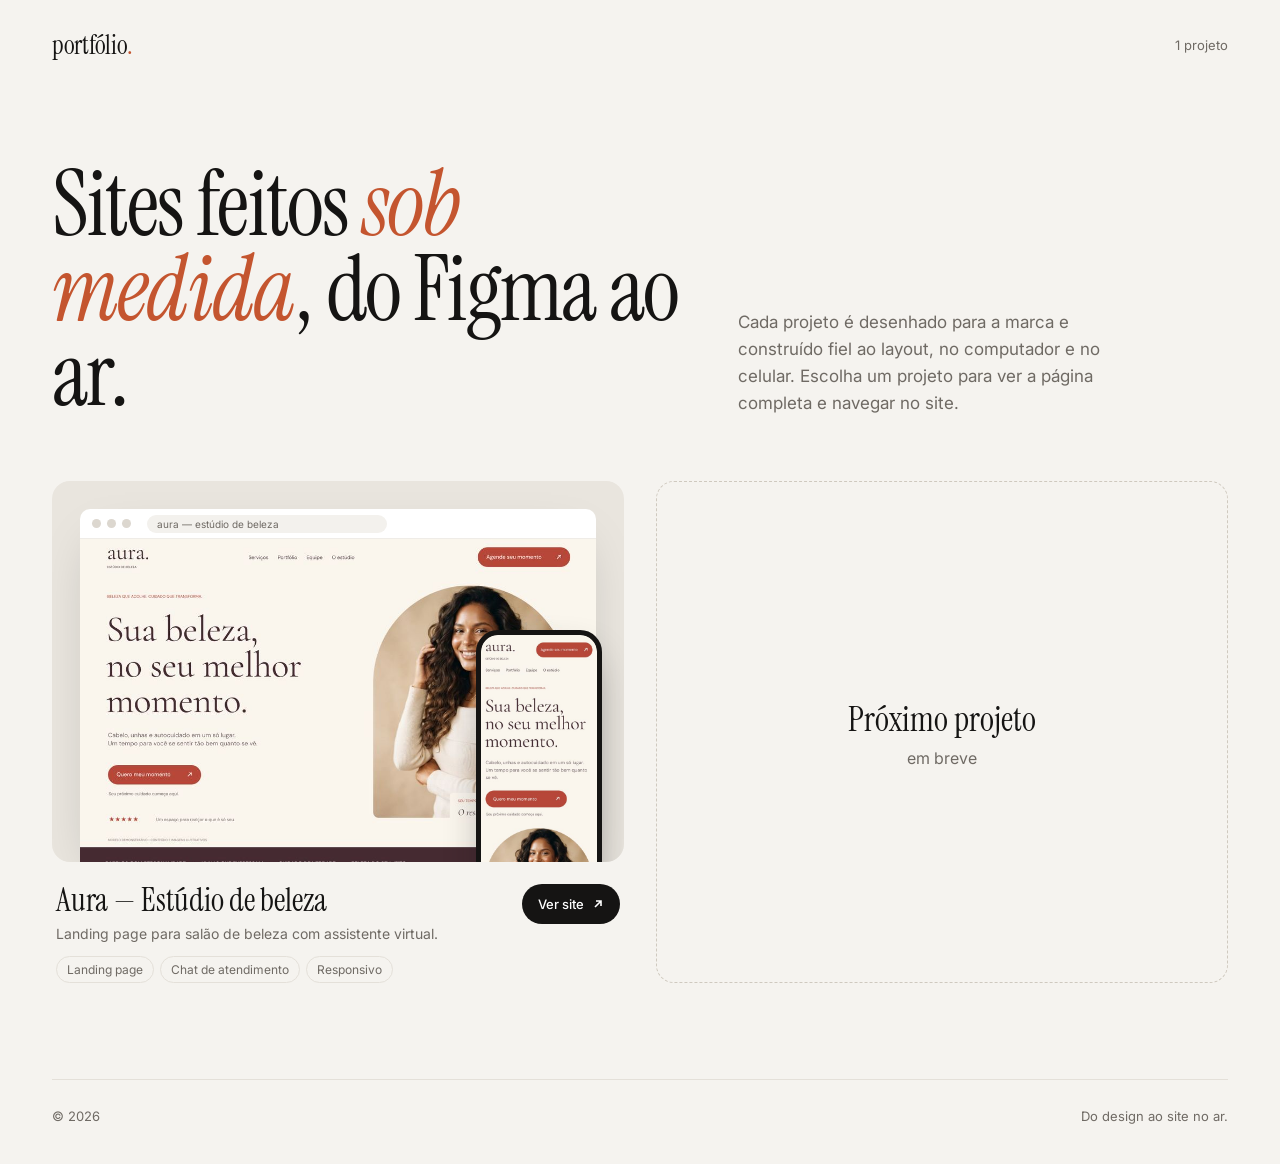
==== index.html @ 959235f3 "Portfólio visual com capturas dos sites Co-Authored-By: Claude Opus 5.5 <noreply@anthropic.com> Clau" ====
<!doctype html>
<html lang="pt-BR">
<head>
<meta charset="utf-8">
<meta name="viewport" content="width=device-width, initial-scale=1">
<title>Portfólio de sites</title>
<meta name="description" content="Sites sob medida, do design no Figma ao site no ar. Veja os projetos e navegue por cada um.">
<link rel="preconnect" href="https://fonts.googleapis.com">
<link rel="preconnect" href="https://fonts.gstatic.com" crossorigin>
<link href="https://fonts.googleapis.com/css2?family=Instrument+Serif:ital@0;1&family=Inter:wght@400;500;600&display=swap" rel="stylesheet">
<style>
  :root {
    --bg: #f5f3ef;
    --surface: #ffffff;
    --ink: #151413;
    --muted: #6f6a64;
    --line: #e4e0d9;
    --accent: #c4552f;
    --serif: "Instrument Serif", Georgia, serif;
    --sans: "Inter", system-ui, -apple-system, "Segoe UI", sans-serif;
  }
  *, *::before, *::after { box-sizing: border-box; }
  html { scroll-behavior: smooth; }
  body { margin: 0; background: var(--bg); color: var(--ink); font-family: var(--sans); -webkit-font-smoothing: antialiased; }
  a { color: inherit; text-decoration: none; }
  img { display: block; max-width: 100%; }
  .wrap { max-width: 1240px; margin: 0 auto; padding: 0 32px; }

  /* Topo */
  .top { display: flex; justify-content: space-between; align-items: center; padding: 28px 0; }
  .brand { font-family: var(--serif); font-size: 26px; letter-spacing: -0.01em; }
  .brand span { color: var(--accent); }
  .count { font-size: 13px; color: var(--muted); }

  .intro { padding: 72px 0 64px; display: grid; grid-template-columns: 1.3fr 1fr; gap: 48px; align-items: end; }
  .intro h1 { font-family: var(--serif); font-weight: 400; font-size: clamp(48px, 7vw, 96px); line-height: .95; letter-spacing: -0.02em; margin: 0; }
  .intro h1 em { color: var(--accent); }
  .intro p { margin: 0; font-size: 17px; line-height: 1.6; color: var(--muted); max-width: 420px; }

  /* Grade de projetos */
  .grid { display: grid; grid-template-columns: repeat(2, 1fr); gap: 40px 32px; padding-bottom: 96px; }
  .card { display: block; }
  .stage { position: relative; background: #e9e5de; border-radius: 18px; padding: 28px 28px 0; overflow: hidden; transition: background .3s; }
  .card:hover .stage { background: #e2ddd4; }

  .browser { background: var(--surface); border-radius: 10px 10px 0 0; box-shadow: 0 20px 50px -20px rgba(21, 20, 19, .25); overflow: hidden; }
  .bar { display: flex; align-items: center; gap: 6px; height: 30px; padding: 0 12px; border-bottom: 1px solid #efece7; }
  .bar i { width: 9px; height: 9px; border-radius: 50%; background: #dcd7cf; }
  .bar span { margin-left: 10px; flex: 1; max-width: 240px; height: 18px; border-radius: 9px; background: #f3f1ed; font-size: 10px; line-height: 18px; color: var(--muted); padding: 0 10px; white-space: nowrap; overflow: hidden; text-overflow: ellipsis; }
  .screen { aspect-ratio: 16 / 10; overflow: hidden; }
  .screen img { width: 100%; height: 100%; object-fit: cover; object-position: 50% 0; transition: object-position 7s cubic-bezier(.45, 0, .55, 1); }
  .card:hover .screen img, .card:focus-visible .screen img { object-position: 50% 100%; }

  .phone { position: absolute; right: 22px; bottom: -40px; width: 22%; aspect-ratio: 390 / 844; border-radius: 22px; border: 5px solid #151413; background: #151413; overflow: hidden; box-shadow: 0 18px 40px -12px rgba(21, 20, 19, .45); transition: transform .5s cubic-bezier(.2, .8, .2, 1); }
  .phone img { width: 100%; height: 100%; object-fit: cover; object-position: top; border-radius: 16px; }
  .card:hover .phone { transform: translateY(-28px); }

  .meta { display: flex; justify-content: space-between; align-items: flex-start; gap: 16px; padding: 22px 4px 0; }
  .meta h2 { font-family: var(--serif); font-weight: 400; font-size: 32px; line-height: 1.05; margin: 0; }
  .meta p { margin: 8px 0 0; font-size: 14px; color: var(--muted); }
  .tags { display: flex; flex-wrap: wrap; gap: 6px; margin-top: 14px; }
  .tags span { font-size: 12px; padding: 5px 10px; border: 1px solid var(--line); border-radius: 999px; color: var(--muted); }
  .go { flex: none; display: inline-flex; align-items: center; gap: 8px; height: 40px; padding: 0 16px; border-radius: 999px; background: var(--ink); color: #fff; font-size: 13px; font-weight: 500; transition: background .2s, transform .2s; }
  .card:hover .go { background: var(--accent); transform: translateX(2px); }
  .go svg { width: 12px; height: 12px; }

  /* Card "em breve" */
  .soon .stage { display: grid; place-items: center; aspect-ratio: auto; min-height: 100%; background: transparent; border: 1.5px dashed #cfc9bf; padding: 0; }
  .soon { display: flex; flex-direction: column; }
  .soon .stage { flex: 1; min-height: 320px; }
  .soon .stage div { text-align: center; color: var(--muted); }
  .soon .stage strong { display: block; font-family: var(--serif); font-weight: 400; font-size: 34px; color: var(--ink); margin-bottom: 6px; }

  footer { border-top: 1px solid var(--line); padding: 28px 0 40px; display: flex; justify-content: space-between; font-size: 13px; color: var(--muted); }

  @media (max-width: 860px) {
    .wrap { padding: 0 20px; }
    .intro { grid-template-columns: 1fr; gap: 20px; padding: 40px 0 40px; }
    .grid { grid-template-columns: 1fr; gap: 48px; }
    .stage { padding: 18px 18px 0; border-radius: 14px; }
    .phone { right: 14px; width: 26%; border-width: 4px; border-radius: 16px; }
    .phone img { border-radius: 12px; }
    .meta h2 { font-size: 28px; }
    .soon .stage { min-height: 200px; }
  }
  @media (hover: none) {
    .screen img { animation: peek 14s ease-in-out infinite alternate; }
  }
  @keyframes peek { 0%, 15% { object-position: 50% 0; } 85%, 100% { object-position: 50% 100%; } }
  @media (prefers-reduced-motion: reduce) {
    .screen img, .phone { transition: none; animation: none; }
  }
</style>
</head>
<body>
<div class="wrap">
  <header class="top">
    <div class="brand">portfólio<span>.</span></div>
    <div class="count">1 projeto</div>
  </header>

  <section class="intro">
    <h1>Sites feitos <em>sob medida</em>, do Figma ao ar.</h1>
    <p>Cada projeto é desenhado para a marca e construído fiel ao layout, no computador e no celular. Escolha um projeto para ver a página completa e navegar no site.</p>
  </section>

  <main class="grid">
    <!-- Para adicionar um site: copie este <a class="card"> e troque link, imagens e textos. -->
    <a class="card" href="aura/" aria-label="Abrir o site Aura — Estúdio de beleza">
      <div class="stage">
        <div class="browser">
          <div class="bar"><i></i><i></i><i></i><span>aura — estúdio de beleza</span></div>
          <div class="screen"><img src="assets/previews/aura-desktop.jpg" alt="Página do site Aura no computador" loading="lazy"></div>
        </div>
        <div class="phone"><img src="assets/previews/aura-mobile.jpg" alt="Site Aura no celular" loading="lazy"></div>
      </div>
      <div class="meta">
        <div>
          <h2>Aura — Estúdio de beleza</h2>
          <p>Landing page para salão de beleza com assistente virtual.</p>
          <div class="tags"><span>Landing page</span><span>Chat de atendimento</span><span>Responsivo</span></div>
        </div>
        <span class="go">Ver site <svg viewBox="0 0 12 12" fill="none" stroke="currentColor" stroke-width="1.6"><path d="M3 9 9 3M4 3h5v5"/></svg></span>
      </div>
    </a>

    <div class="card soon" aria-hidden="true">
      <div class="stage"><div><strong>Próximo projeto</strong>em breve</div></div>
    </div>
  </main>

  <footer>
    <span>© 2026</span>
    <span>Do design ao site no ar.</span>
  </footer>
</div>
</body>
</html>
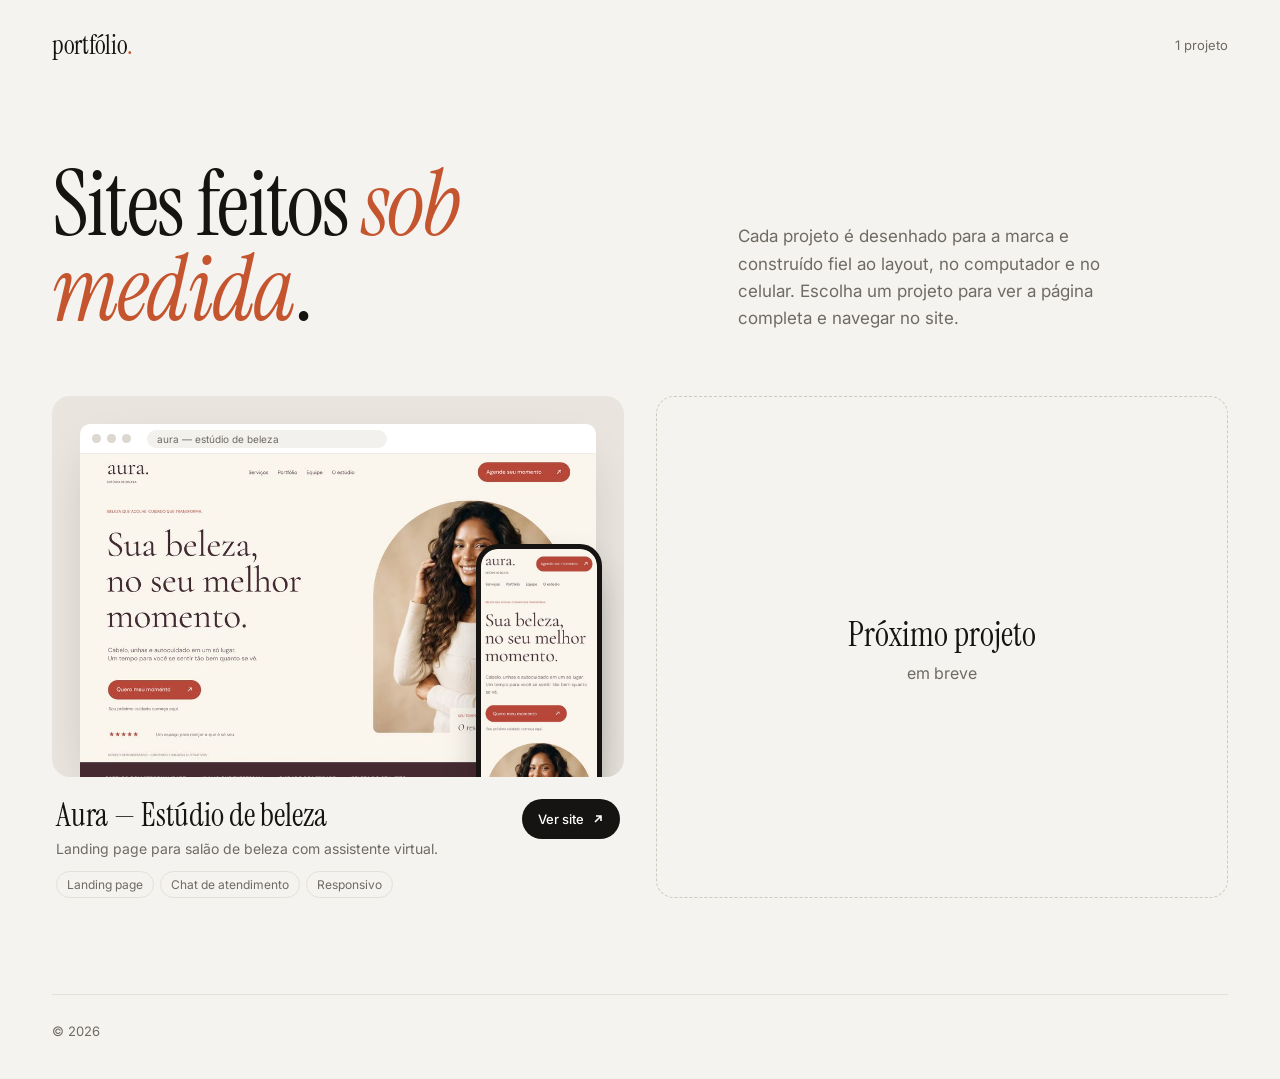
==== commit 9eb60595: "Remove menções ao Figma do portfólio Co-Authored-By: Claude Opus 5.5 <noreply@anthropic.com> Claude-" ====
--- a/index.html
+++ b/index.html
@@ -4,7 +4,7 @@
 <meta charset="utf-8">
 <meta name="viewport" content="width=device-width, initial-scale=1">
 <title>Portfólio de sites</title>
-<meta name="description" content="Sites sob medida, do design no Figma ao site no ar. Veja os projetos e navegue por cada um.">
+<meta name="description" content="Sites feitos sob medida. Veja os projetos e navegue por cada um.">
 <link rel="preconnect" href="https://fonts.googleapis.com">
 <link rel="preconnect" href="https://fonts.gstatic.com" crossorigin>
 <link href="https://fonts.googleapis.com/css2?family=Instrument+Serif:ital@0;1&family=Inter:wght@400;500;600&display=swap" rel="stylesheet">
@@ -100,7 +100,7 @@
   </header>
 
   <section class="intro">
-    <h1>Sites feitos <em>sob medida</em>, do Figma ao ar.</h1>
+    <h1>Sites feitos <em>sob medida</em>.</h1>
     <p>Cada projeto é desenhado para a marca e construído fiel ao layout, no computador e no celular. Escolha um projeto para ver a página completa e navegar no site.</p>
   </section>
 
@@ -131,7 +131,6 @@
 
   <footer>
     <span>© 2026</span>
-    <span>Do design ao site no ar.</span>
   </footer>
 </div>
 </body>
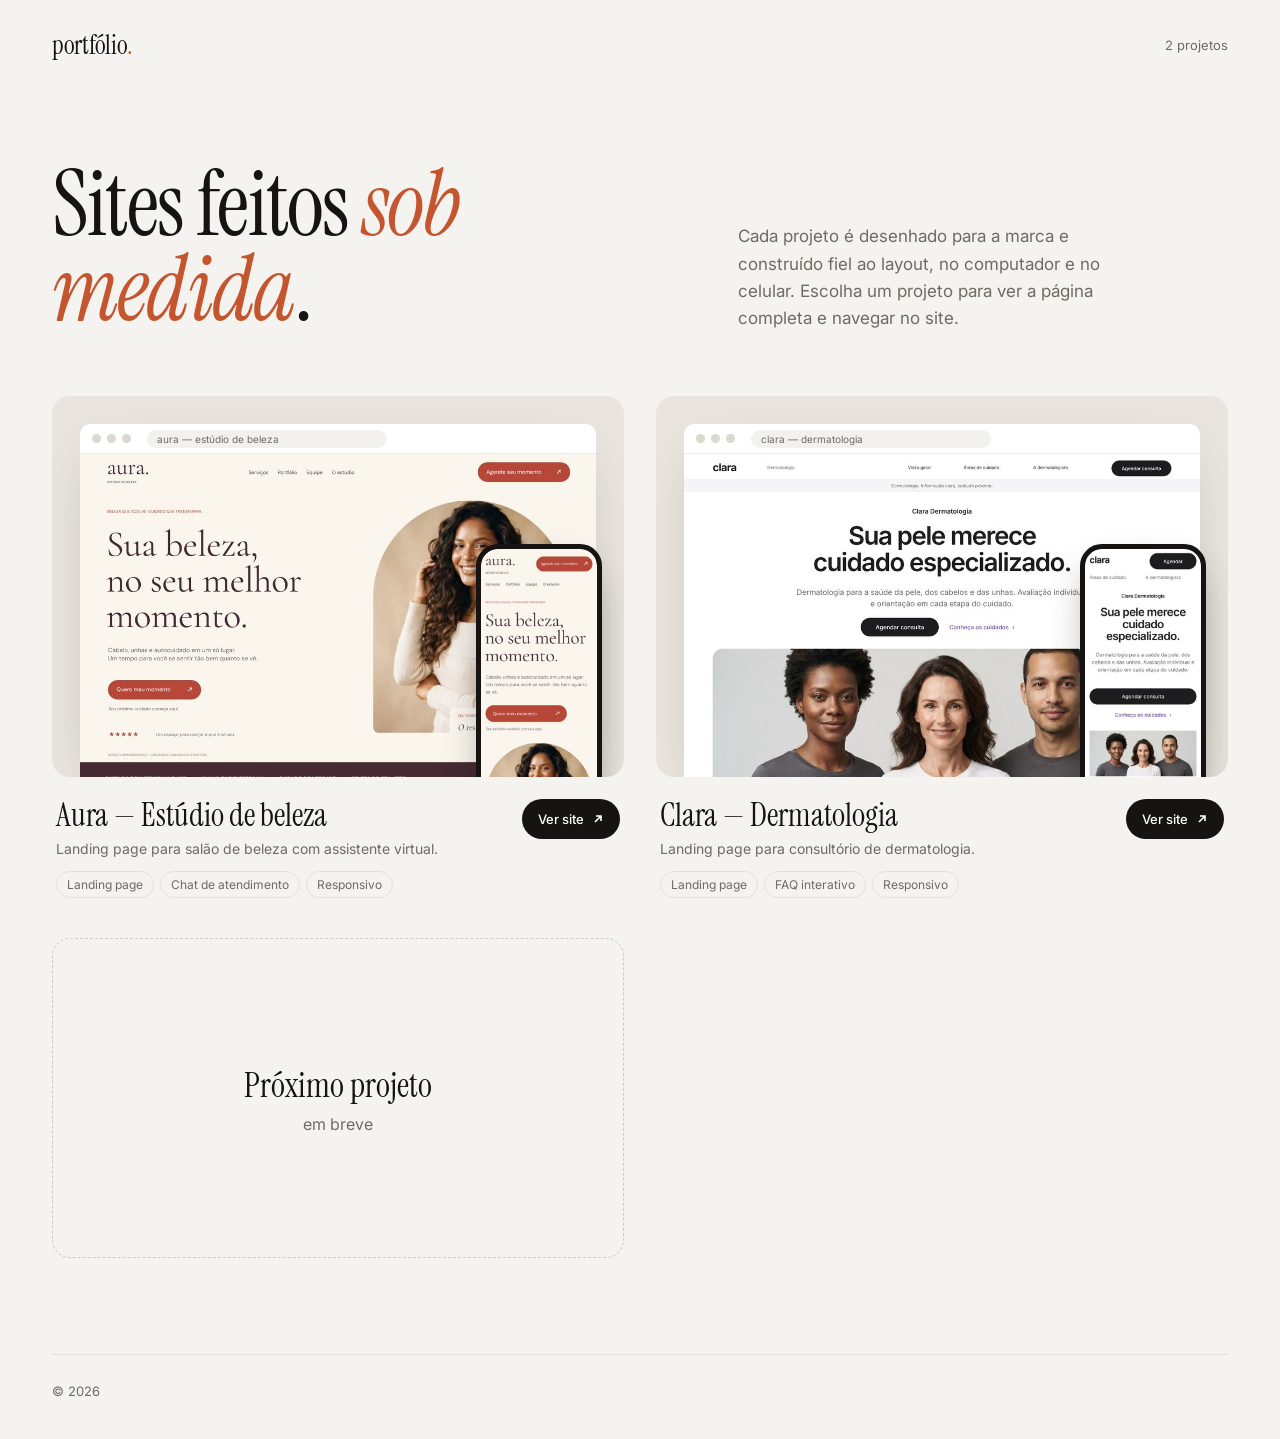
==== commit cba5fe2a: "Adiciona site Clara Dermatologia ao portfólio Co-Authored-By: Claude Opus 5.5 <noreply@anthropic.com" ====
--- a/index.html
+++ b/index.html
@@ -96,7 +96,7 @@
 <div class="wrap">
   <header class="top">
     <div class="brand">portfólio<span>.</span></div>
-    <div class="count">1 projeto</div>
+    <div class="count">2 projetos</div>
   </header>
 
   <section class="intro">
@@ -124,6 +124,24 @@
       </div>
     </a>
 
+    <a class="card" href="clara/" aria-label="Abrir o site Clara — Dermatologia">
+      <div class="stage">
+        <div class="browser">
+          <div class="bar"><i></i><i></i><i></i><span>clara — dermatologia</span></div>
+          <div class="screen"><img src="assets/previews/clara-desktop.jpg" alt="Página do site Clara no computador" loading="lazy"></div>
+        </div>
+        <div class="phone"><img src="assets/previews/clara-mobile.jpg" alt="Site Clara no celular" loading="lazy"></div>
+      </div>
+      <div class="meta">
+        <div>
+          <h2>Clara — Dermatologia</h2>
+          <p>Landing page para consultório de dermatologia.</p>
+          <div class="tags"><span>Landing page</span><span>FAQ interativo</span><span>Responsivo</span></div>
+        </div>
+        <span class="go">Ver site <svg viewBox="0 0 12 12" fill="none" stroke="currentColor" stroke-width="1.6"><path d="M3 9 9 3M4 3h5v5"/></svg></span>
+      </div>
+    </a>
+
     <div class="card soon" aria-hidden="true">
       <div class="stage"><div><strong>Próximo projeto</strong>em breve</div></div>
     </div>
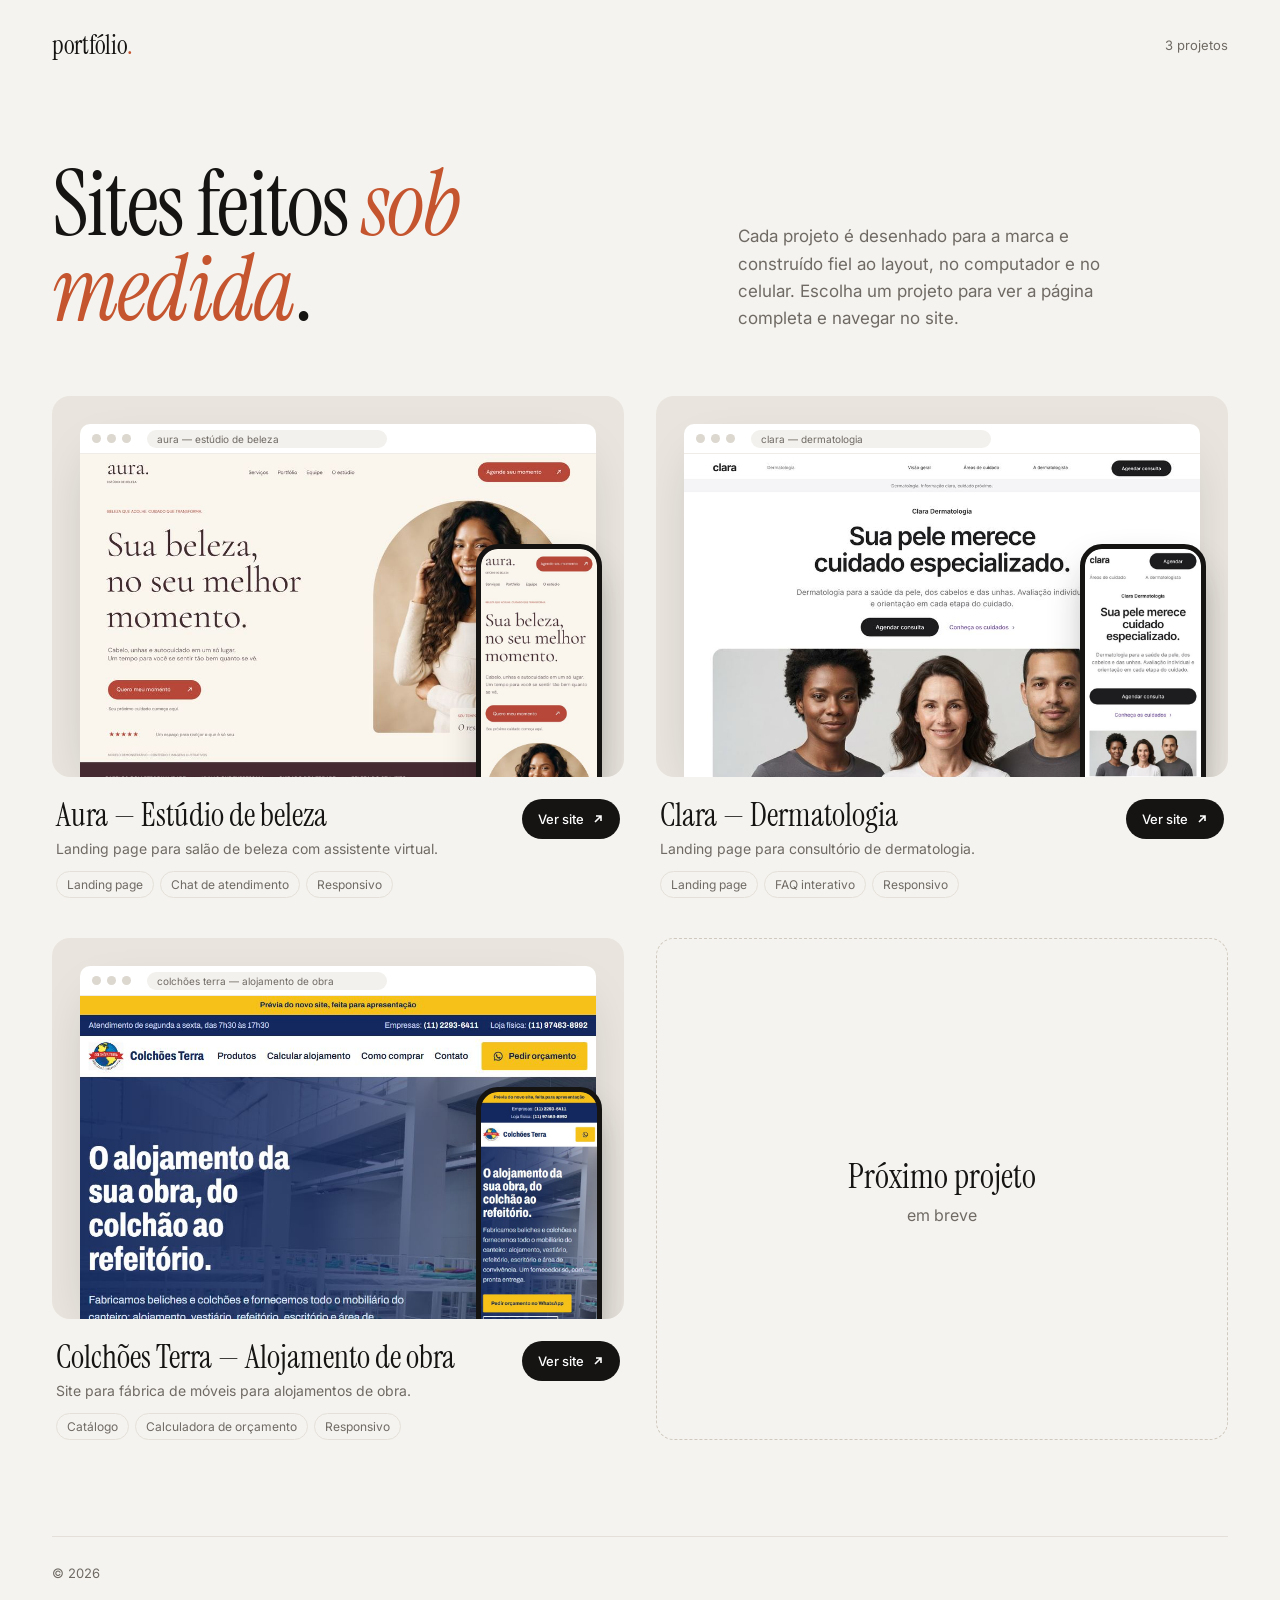
==== commit cf946ea8: "Adiciona site Colchões Terra ao portfólio Site para fábrica de móveis para alojamentos de obra, com " ====
--- a/index.html
+++ b/index.html
@@ -96,7 +96,7 @@
 <div class="wrap">
   <header class="top">
     <div class="brand">portfólio<span>.</span></div>
-    <div class="count">2 projetos</div>
+    <div class="count">3 projetos</div>
   </header>
 
   <section class="intro">
@@ -142,6 +142,24 @@
       </div>
     </a>
 
+    <a class="card" href="colchoes-terra/" aria-label="Abrir o site Colchões Terra — Móveis para alojamento de obra">
+      <div class="stage">
+        <div class="browser">
+          <div class="bar"><i></i><i></i><i></i><span>colchões terra — alojamento de obra</span></div>
+          <div class="screen"><img src="assets/previews/colchoes-terra-desktop.jpg" alt="Página do site Colchões Terra no computador" loading="lazy"></div>
+        </div>
+        <div class="phone"><img src="assets/previews/colchoes-terra-mobile.jpg" alt="Site Colchões Terra no celular" loading="lazy"></div>
+      </div>
+      <div class="meta">
+        <div>
+          <h2>Colchões Terra — Alojamento de obra</h2>
+          <p>Site para fábrica de móveis para alojamentos de obra.</p>
+          <div class="tags"><span>Catálogo</span><span>Calculadora de orçamento</span><span>Responsivo</span></div>
+        </div>
+        <span class="go">Ver site <svg viewBox="0 0 12 12" fill="none" stroke="currentColor" stroke-width="1.6"><path d="M3 9 9 3M4 3h5v5"/></svg></span>
+      </div>
+    </a>
+
     <div class="card soon" aria-hidden="true">
       <div class="stage"><div><strong>Próximo projeto</strong>em breve</div></div>
     </div>
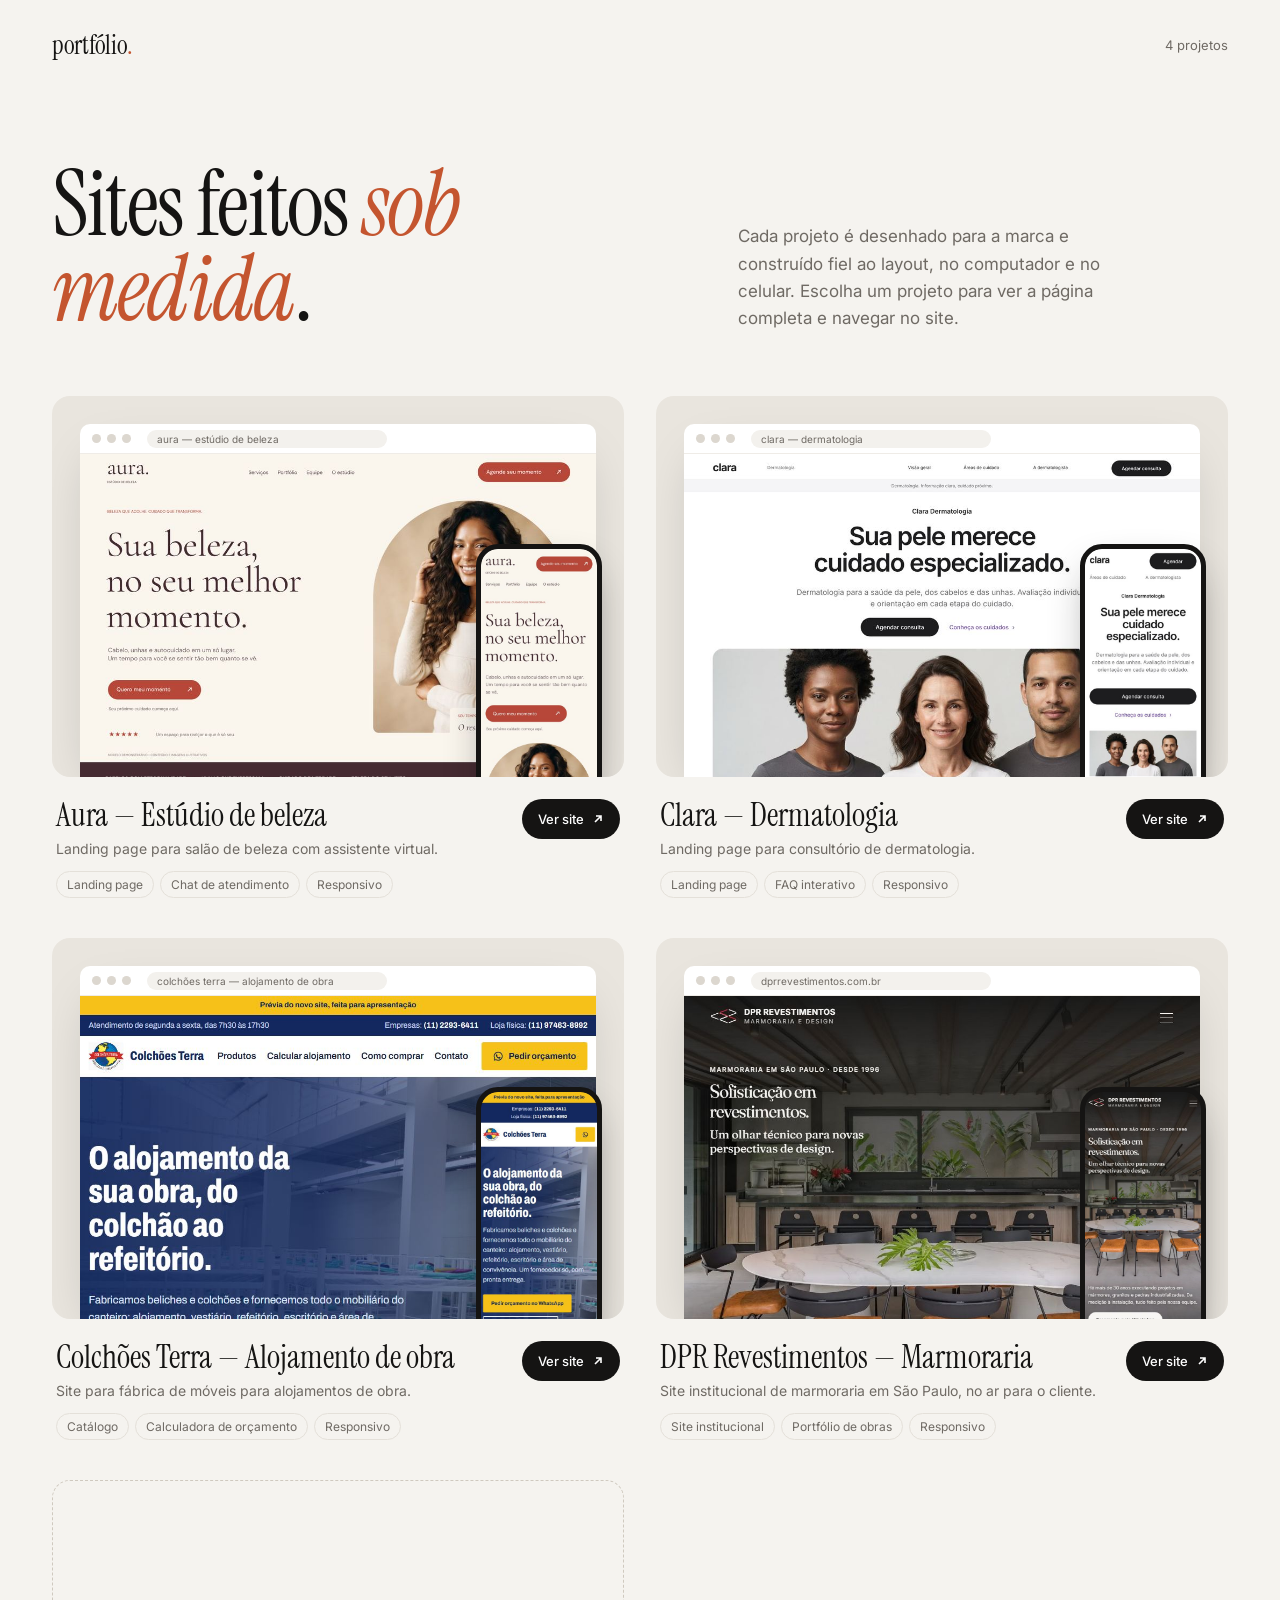
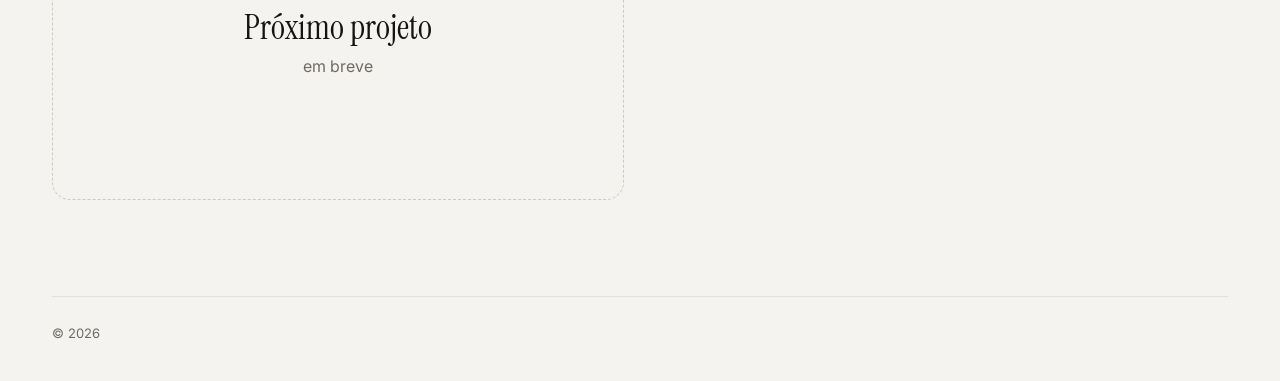
==== commit 9321a19d: "Adiciona DPR Revestimentos à vitrine O site da DPR já está em produção em dprrevestimentos.com.br (N" ====
--- a/index.html
+++ b/index.html
@@ -96,7 +96,7 @@
 <div class="wrap">
   <header class="top">
     <div class="brand">portfólio<span>.</span></div>
-    <div class="count">3 projetos</div>
+    <div class="count">4 projetos</div>
   </header>
 
   <section class="intro">
@@ -160,6 +160,25 @@
       </div>
     </a>
 
+    <!-- Site de cliente publicado em outro endereço: o card abre o site real numa nova aba -->
+    <a class="card" href="https://www.dprrevestimentos.com.br/" target="_blank" rel="noopener" aria-label="Abrir o site DPR Revestimentos — Marmoraria (abre em nova aba)">
+      <div class="stage">
+        <div class="browser">
+          <div class="bar"><i></i><i></i><i></i><span>dprrevestimentos.com.br</span></div>
+          <div class="screen"><img src="assets/previews/dpr-desktop.jpg" alt="Página do site DPR Revestimentos no computador" loading="lazy"></div>
+        </div>
+        <div class="phone"><img src="assets/previews/dpr-mobile.jpg" alt="Site DPR Revestimentos no celular" loading="lazy"></div>
+      </div>
+      <div class="meta">
+        <div>
+          <h2>DPR Revestimentos — Marmoraria</h2>
+          <p>Site institucional de marmoraria em São Paulo, no ar para o cliente.</p>
+          <div class="tags"><span>Site institucional</span><span>Portfólio de obras</span><span>Responsivo</span></div>
+        </div>
+        <span class="go">Ver site <svg viewBox="0 0 12 12" fill="none" stroke="currentColor" stroke-width="1.6"><path d="M3 9 9 3M4 3h5v5"/></svg></span>
+      </div>
+    </a>
+
     <div class="card soon" aria-hidden="true">
       <div class="stage"><div><strong>Próximo projeto</strong>em breve</div></div>
     </div>
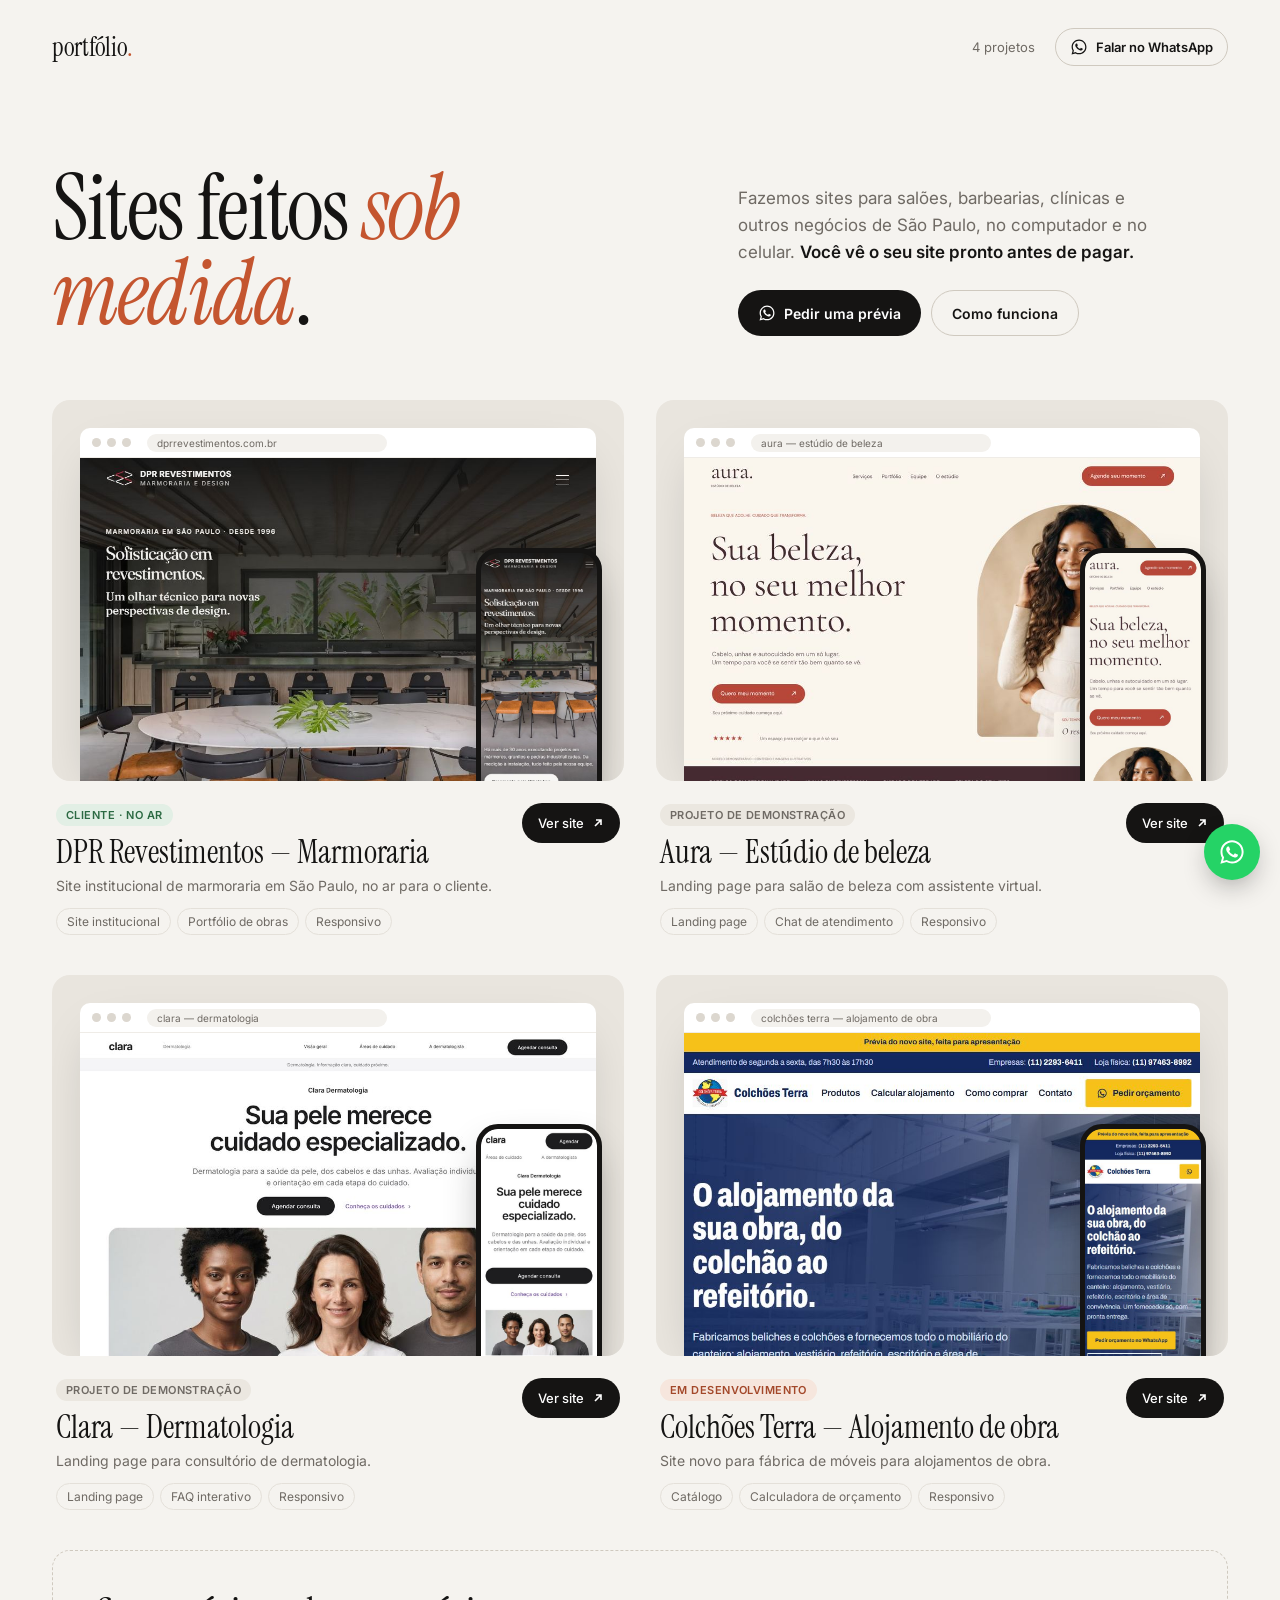
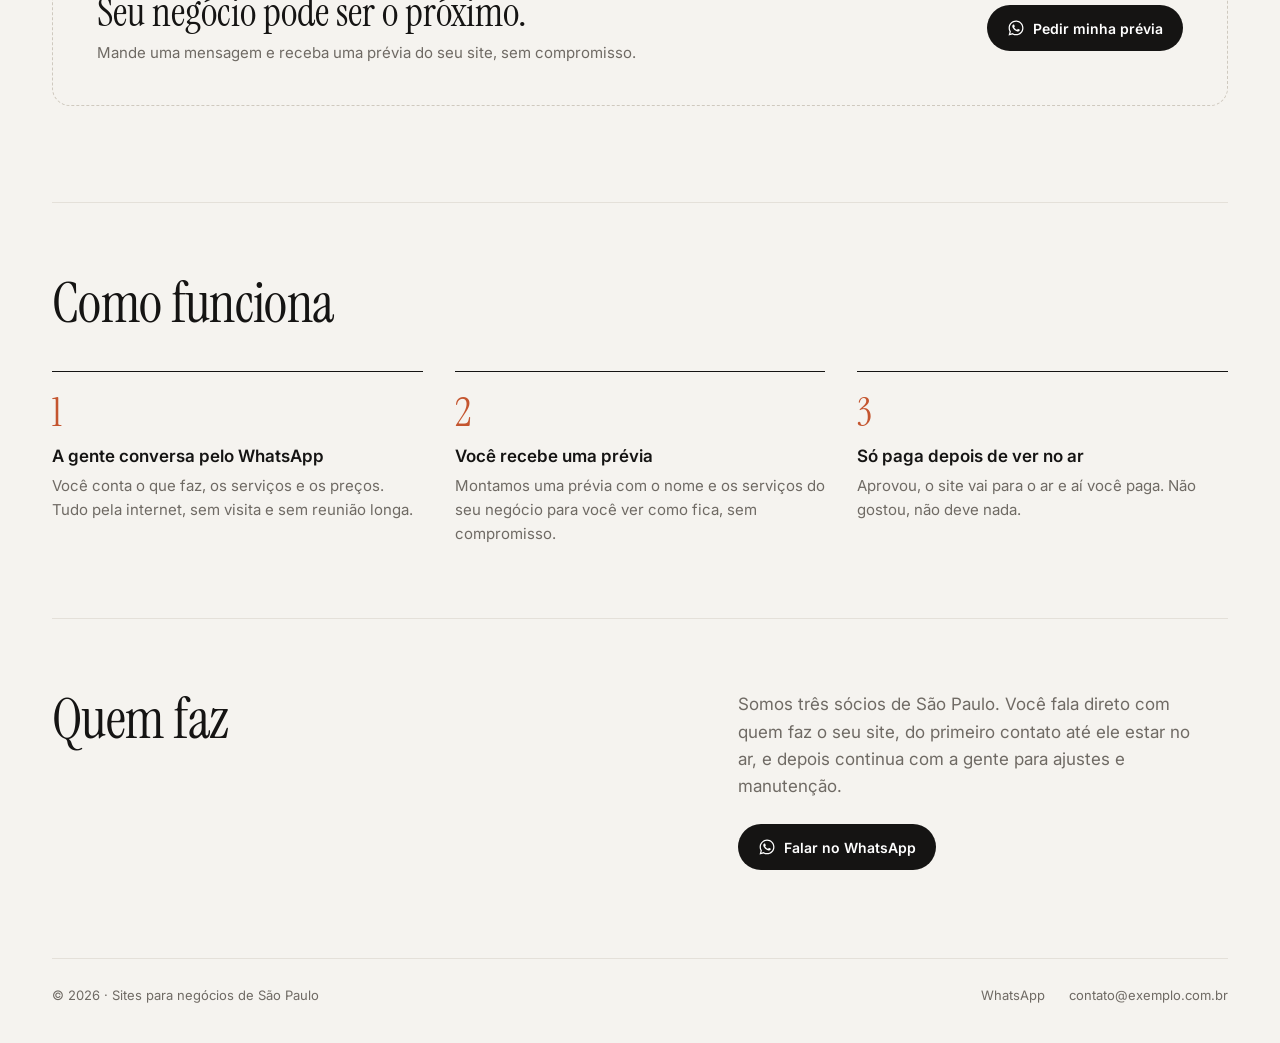
==== commit 944f4583: "Melhorias de confiança na vitrine" ====
--- a/index.html
+++ b/index.html
@@ -3,8 +3,23 @@
 <head>
 <meta charset="utf-8">
 <meta name="viewport" content="width=device-width, initial-scale=1">
-<title>Portfólio de sites</title>
-<meta name="description" content="Sites feitos sob medida. Veja os projetos e navegue por cada um.">
+<title>Sites sob medida para negócios de São Paulo</title>
+<meta name="description" content="Sites para salões, barbearias, clínicas e outros negócios de São Paulo. Você recebe uma prévia e só paga depois de ver o site no ar.">
+<meta name="theme-color" content="#f5f3ef">
+<link rel="icon" href="assets/favicon.svg" type="image/svg+xml">
+
+<!-- Prévia do link no WhatsApp e nas redes. Se o endereço do site mudar (domínio próprio), troque as duas URLs abaixo. -->
+<meta property="og:type" content="website">
+<meta property="og:locale" content="pt_BR">
+<meta property="og:url" content="https://sites-project-brown.vercel.app/">
+<meta property="og:title" content="Sites feitos sob medida para negócios de São Paulo">
+<meta property="og:description" content="Veja projetos para salões, barbearias e clínicas. Você recebe uma prévia e só paga depois de ver o site no ar.">
+<meta property="og:image" content="https://sites-project-brown.vercel.app/assets/og.jpg">
+<meta property="og:image:width" content="1200">
+<meta property="og:image:height" content="630">
+<meta property="og:image:alt" content="Sites feitos sob medida para negócios de São Paulo">
+<meta name="twitter:card" content="summary_large_image">
+
 <link rel="preconnect" href="https://fonts.googleapis.com">
 <link rel="preconnect" href="https://fonts.gstatic.com" crossorigin>
 <link href="https://fonts.googleapis.com/css2?family=Instrument+Serif:ital@0;1&family=Inter:wght@400;500;600&display=swap" rel="stylesheet">
@@ -27,15 +42,27 @@
   .wrap { max-width: 1240px; margin: 0 auto; padding: 0 32px; }
 
   /* Topo */
-  .top { display: flex; justify-content: space-between; align-items: center; padding: 28px 0; }
+  .top { display: flex; justify-content: space-between; align-items: center; gap: 16px; padding: 28px 0; }
   .brand { font-family: var(--serif); font-size: 26px; letter-spacing: -0.01em; }
   .brand span { color: var(--accent); }
+  .top-right { display: flex; align-items: center; gap: 20px; }
   .count { font-size: 13px; color: var(--muted); }
+
+  /* Botões */
+  .btn { display: inline-flex; align-items: center; gap: 8px; height: 46px; padding: 0 20px; border-radius: 999px; font-size: 14px; font-weight: 600; transition: background .2s, color .2s, border-color .2s; }
+  .btn svg { width: 18px; height: 18px; flex: none; }
+  .btn-primary { background: var(--ink); color: #fff; }
+  .btn-primary:hover, .btn-primary:focus-visible { background: var(--accent); }
+  .btn-ghost { border: 1px solid #cfc9bf; color: var(--ink); }
+  .btn-ghost:hover, .btn-ghost:focus-visible { border-color: var(--ink); }
+  .btn-small { height: 38px; padding: 0 14px; font-size: 13px; }
 
   .intro { padding: 72px 0 64px; display: grid; grid-template-columns: 1.3fr 1fr; gap: 48px; align-items: end; }
   .intro h1 { font-family: var(--serif); font-weight: 400; font-size: clamp(48px, 7vw, 96px); line-height: .95; letter-spacing: -0.02em; margin: 0; }
   .intro h1 em { color: var(--accent); }
   .intro p { margin: 0; font-size: 17px; line-height: 1.6; color: var(--muted); max-width: 420px; }
+  .intro p strong { color: var(--ink); font-weight: 600; }
+  .actions { display: flex; flex-wrap: wrap; gap: 10px; margin-top: 24px; }
 
   /* Grade de projetos */
   .grid { display: grid; grid-template-columns: repeat(2, 1fr); gap: 40px 32px; padding-bottom: 96px; }
@@ -64,49 +91,131 @@
   .card:hover .go { background: var(--accent); transform: translateX(2px); }
   .go svg { width: 12px; height: 12px; }
 
-  /* Card "em breve" */
-  .soon .stage { display: grid; place-items: center; aspect-ratio: auto; min-height: 100%; background: transparent; border: 1.5px dashed #cfc9bf; padding: 0; }
-  .soon { display: flex; flex-direction: column; }
-  .soon .stage { flex: 1; min-height: 320px; }
-  .soon .stage div { text-align: center; color: var(--muted); }
-  .soon .stage strong { display: block; font-family: var(--serif); font-weight: 400; font-size: 34px; color: var(--ink); margin-bottom: 6px; }
-
-  footer { border-top: 1px solid var(--line); padding: 28px 0 40px; display: flex; justify-content: space-between; font-size: 13px; color: var(--muted); }
+  /* Etiqueta que diz se o projeto é de cliente, demonstração ou em desenvolvimento */
+  .badge { display: inline-block; margin-bottom: 10px; padding: 4px 10px; border-radius: 999px; font-size: 11px; font-weight: 600; letter-spacing: .04em; text-transform: uppercase; }
+  .badge-real { background: #e2efe5; color: #2c6a43; }
+  .badge-demo { background: #ebe7e0; color: #6f6a64; }
+  .badge-prop { background: #f6e6dd; color: #a3482a; }
+
+  /* Card de convite no fim da grade */
+  .next { grid-column: 1 / -1; }
+  .next .stage { display: flex; align-items: center; justify-content: space-between; gap: 24px; padding: 40px 44px; background: transparent; border: 1.5px dashed #cfc9bf; }
+  .next strong { display: block; font-family: var(--serif); font-weight: 400; font-size: 40px; line-height: 1.05; color: var(--ink); margin-bottom: 8px; }
+  .next p { margin: 0; font-size: 15px; line-height: 1.6; color: var(--muted); }
+  .next .btn { flex: none; }
+
+  /* Depoimento do cliente */
+  .quote { border-top: 1px solid var(--line); padding: 72px 0; margin: 0; }
+  .quote blockquote { margin: 0; max-width: 920px; }
+  .quote p { margin: 0; font-family: var(--serif); font-size: clamp(30px, 3.6vw, 46px); line-height: 1.15; letter-spacing: -0.01em; }
+  .quote figcaption { margin-top: 24px; font-size: 14px; color: var(--muted); }
+  .quote figcaption strong { color: var(--ink); font-weight: 600; }
+
+  /* Como funciona */
+  .how { border-top: 1px solid var(--line); padding: 72px 0; }
+  .how h2, .who h2 { font-family: var(--serif); font-weight: 400; font-size: clamp(36px, 4.5vw, 56px); line-height: 1; letter-spacing: -0.01em; margin: 0 0 40px; }
+  .steps { display: grid; grid-template-columns: repeat(3, 1fr); gap: 32px; margin: 0; padding: 0; list-style: none; }
+  .steps li { border-top: 1px solid var(--ink); padding-top: 20px; }
+  .steps .n { display: block; font-family: var(--serif); font-size: 40px; line-height: 1; color: var(--accent); margin-bottom: 14px; }
+  .steps h3 { margin: 0 0 8px; font-size: 17px; font-weight: 600; }
+  .steps p { margin: 0; font-size: 15px; line-height: 1.6; color: var(--muted); }
+
+  /* Quem faz */
+  .who { border-top: 1px solid var(--line); padding: 72px 0 88px; display: grid; grid-template-columns: 1.3fr 1fr; gap: 48px; align-items: start; }
+  .who h2 { margin-bottom: 0; }
+  .who p { margin: 0 0 24px; font-size: 17px; line-height: 1.6; color: var(--muted); max-width: 460px; }
+
+  footer { border-top: 1px solid var(--line); padding: 28px 0 40px; display: flex; flex-wrap: wrap; justify-content: space-between; gap: 12px 24px; font-size: 13px; color: var(--muted); }
+  footer nav { display: flex; flex-wrap: wrap; gap: 8px 24px; }
+  footer a:hover { color: var(--ink); }
+
+  /* Botão de WhatsApp fixo no canto */
+  .whats-float { position: fixed; right: 20px; bottom: 20px; z-index: 10; width: 56px; height: 56px; border-radius: 50%; display: grid; place-items: center; background: #25d366; color: #fff; box-shadow: 0 10px 28px -8px rgba(21, 20, 19, .45); transition: transform .2s; }
+  .whats-float:hover, .whats-float:focus-visible { transform: scale(1.06); }
+  .whats-float svg { width: 28px; height: 28px; }
+
+  :focus-visible { outline: 2px solid var(--accent); outline-offset: 3px; }
 
   @media (max-width: 860px) {
     .wrap { padding: 0 20px; }
+    .count { display: none; }
     .intro { grid-template-columns: 1fr; gap: 20px; padding: 40px 0 40px; }
     .grid { grid-template-columns: 1fr; gap: 48px; }
     .stage { padding: 18px 18px 0; border-radius: 14px; }
     .phone { right: 14px; width: 26%; border-width: 4px; border-radius: 16px; }
     .phone img { border-radius: 12px; }
     .meta h2 { font-size: 28px; }
-    .soon .stage { min-height: 200px; }
+    .next .stage { flex-direction: column; align-items: flex-start; padding: 28px 24px; }
+    .next strong { font-size: 34px; }
+    .how, .who, .quote { padding: 56px 0; }
+    .steps { grid-template-columns: 1fr; gap: 28px; }
+    .who { grid-template-columns: 1fr; gap: 20px; }
+    footer { padding-bottom: 96px; }
   }
   @media (hover: none) {
     .screen img { animation: peek 14s ease-in-out infinite alternate; }
   }
   @keyframes peek { 0%, 15% { object-position: 50% 0; } 85%, 100% { object-position: 50% 100%; } }
   @media (prefers-reduced-motion: reduce) {
-    .screen img, .phone { transition: none; animation: none; }
+    html { scroll-behavior: auto; }
+    .screen img, .phone, .whats-float { transition: none; animation: none; }
   }
 </style>
 </head>
 <body>
+<!--
+  TROCAR ANTES DE PUBLICAR:
+  - WHATSAPP_AQUI (6 lugares): número com 55 + DDD, só números. Ex.: 5511912345678
+  - contato@exemplo.com.br (2 lugares): e-mail de contato
+-->
+<svg width="0" height="0" style="position:absolute" aria-hidden="true">
+  <symbol id="i-whats" viewBox="0 0 24 24"><path fill="currentColor" d="M12.04 2C6.58 2 2.13 6.45 2.13 11.91c0 1.75.46 3.45 1.32 4.95L2.05 22l5.25-1.38a9.9 9.9 0 0 0 4.74 1.21c5.46 0 9.91-4.45 9.91-9.91C21.95 6.45 17.5 2 12.04 2Zm0 18.15c-1.48 0-2.93-.4-4.2-1.15l-.3-.18-3.12.82.83-3.04-.2-.31a8.24 8.24 0 0 1-1.26-4.38c0-4.54 3.7-8.24 8.25-8.24 4.54 0 8.24 3.7 8.24 8.24 0 4.55-3.7 8.24-8.24 8.24Zm4.52-6.16c-.25-.12-1.47-.72-1.69-.81-.23-.08-.39-.12-.56.12-.16.25-.64.81-.78.97-.14.17-.29.19-.54.06-.25-.12-1.05-.39-1.99-1.23-.74-.66-1.23-1.47-1.38-1.72-.14-.25-.02-.38.11-.51.11-.11.25-.29.37-.43.13-.15.17-.25.25-.42.08-.16.04-.31-.02-.43-.06-.12-.56-1.34-.76-1.84-.2-.48-.41-.42-.56-.43h-.48c-.17 0-.43.06-.66.31-.22.25-.86.85-.86 2.06 0 1.22.89 2.39 1.01 2.56.12.16 1.75 2.67 4.23 3.74.59.26 1.05.41 1.41.52.59.19 1.13.16 1.56.1.48-.07 1.47-.6 1.67-1.18.21-.58.21-1.07.14-1.18-.06-.1-.22-.16-.47-.28Z"/></symbol>
+</svg>
+
 <div class="wrap">
   <header class="top">
     <div class="brand">portfólio<span>.</span></div>
-    <div class="count">4 projetos</div>
+    <div class="top-right">
+      <div class="count">4 projetos</div>
+      <a class="btn btn-ghost btn-small" href="https://wa.me/WHATSAPP_AQUI?text=Oi!%20Vi%20o%20portf%C3%B3lio%20de%20voc%C3%AAs%20e%20quero%20saber%20mais%20sobre%20um%20site." target="_blank" rel="noopener"><svg aria-hidden="true"><use href="#i-whats"/></svg>Falar no WhatsApp</a>
+    </div>
   </header>
 
   <section class="intro">
     <h1>Sites feitos <em>sob medida</em>.</h1>
-    <p>Cada projeto é desenhado para a marca e construído fiel ao layout, no computador e no celular. Escolha um projeto para ver a página completa e navegar no site.</p>
+    <div>
+      <p>Fazemos sites para salões, barbearias, clínicas e outros negócios de São Paulo, no computador e no celular. <strong>Você vê o seu site pronto antes de pagar.</strong></p>
+      <div class="actions">
+        <a class="btn btn-primary" href="https://wa.me/WHATSAPP_AQUI?text=Oi!%20Vi%20o%20portf%C3%B3lio%20de%20voc%C3%AAs%20e%20quero%20saber%20mais%20sobre%20um%20site." target="_blank" rel="noopener"><svg aria-hidden="true"><use href="#i-whats"/></svg>Pedir uma prévia</a>
+        <a class="btn btn-ghost" href="#como-funciona">Como funciona</a>
+      </div>
+    </div>
   </section>
 
   <main class="grid">
-    <!-- Para adicionar um site: copie este <a class="card"> e troque link, imagens e textos. -->
-    <a class="card" href="aura/" aria-label="Abrir o site Aura — Estúdio de beleza">
+    <!-- Para adicionar um site: copie um <a class="card">, troque link, imagens, textos e a etiqueta (badge-real = cliente no ar, badge-demo = demonstração, badge-prop = em desenvolvimento) e atualize o contador de projetos. -->
+
+    <!-- Site de cliente publicado em outro endereço: o card abre o site real numa nova aba -->
+    <a class="card" href="https://www.dprrevestimentos.com.br/" target="_blank" rel="noopener" aria-label="Abrir o site DPR Revestimentos — Marmoraria, site de cliente no ar (abre em nova aba)">
+      <div class="stage">
+        <div class="browser">
+          <div class="bar"><i></i><i></i><i></i><span>dprrevestimentos.com.br</span></div>
+          <div class="screen"><img src="assets/previews/dpr-desktop.jpg" alt="Página do site DPR Revestimentos no computador" loading="lazy"></div>
+        </div>
+        <div class="phone"><img src="assets/previews/dpr-mobile.jpg" alt="Site DPR Revestimentos no celular" loading="lazy"></div>
+      </div>
+      <div class="meta">
+        <div>
+          <span class="badge badge-real">Cliente · no ar</span>
+          <h2>DPR Revestimentos — Marmoraria</h2>
+          <p>Site institucional de marmoraria em São Paulo, no ar para o cliente.</p>
+          <div class="tags"><span>Site institucional</span><span>Portfólio de obras</span><span>Responsivo</span></div>
+        </div>
+        <span class="go">Ver site <svg viewBox="0 0 12 12" fill="none" stroke="currentColor" stroke-width="1.6"><path d="M3 9 9 3M4 3h5v5"/></svg></span>
+      </div>
+    </a>
+
+    <a class="card" href="aura/" aria-label="Abrir o site Aura — Estúdio de beleza, projeto de demonstração">
       <div class="stage">
         <div class="browser">
           <div class="bar"><i></i><i></i><i></i><span>aura — estúdio de beleza</span></div>
@@ -116,6 +225,7 @@
       </div>
       <div class="meta">
         <div>
+          <span class="badge badge-demo">Projeto de demonstração</span>
           <h2>Aura — Estúdio de beleza</h2>
           <p>Landing page para salão de beleza com assistente virtual.</p>
           <div class="tags"><span>Landing page</span><span>Chat de atendimento</span><span>Responsivo</span></div>
@@ -124,7 +234,7 @@
       </div>
     </a>
 
-    <a class="card" href="clara/" aria-label="Abrir o site Clara — Dermatologia">
+    <a class="card" href="clara/" aria-label="Abrir o site Clara — Dermatologia, projeto de demonstração">
       <div class="stage">
         <div class="browser">
           <div class="bar"><i></i><i></i><i></i><span>clara — dermatologia</span></div>
@@ -134,6 +244,7 @@
       </div>
       <div class="meta">
         <div>
+          <span class="badge badge-demo">Projeto de demonstração</span>
           <h2>Clara — Dermatologia</h2>
           <p>Landing page para consultório de dermatologia.</p>
           <div class="tags"><span>Landing page</span><span>FAQ interativo</span><span>Responsivo</span></div>
@@ -142,7 +253,7 @@
       </div>
     </a>
 
-    <a class="card" href="colchoes-terra/" aria-label="Abrir o site Colchões Terra — Móveis para alojamento de obra">
+    <a class="card" href="colchoes-terra/" aria-label="Abrir o site Colchões Terra — Alojamento de obra, em desenvolvimento">
       <div class="stage">
         <div class="browser">
           <div class="bar"><i></i><i></i><i></i><span>colchões terra — alojamento de obra</span></div>
@@ -152,41 +263,74 @@
       </div>
       <div class="meta">
         <div>
+          <span class="badge badge-prop">Em desenvolvimento</span>
           <h2>Colchões Terra — Alojamento de obra</h2>
-          <p>Site para fábrica de móveis para alojamentos de obra.</p>
+          <p>Site novo para fábrica de móveis para alojamentos de obra.</p>
           <div class="tags"><span>Catálogo</span><span>Calculadora de orçamento</span><span>Responsivo</span></div>
         </div>
         <span class="go">Ver site <svg viewBox="0 0 12 12" fill="none" stroke="currentColor" stroke-width="1.6"><path d="M3 9 9 3M4 3h5v5"/></svg></span>
       </div>
     </a>
 
-    <!-- Site de cliente publicado em outro endereço: o card abre o site real numa nova aba -->
-    <a class="card" href="https://www.dprrevestimentos.com.br/" target="_blank" rel="noopener" aria-label="Abrir o site DPR Revestimentos — Marmoraria (abre em nova aba)">
-      <div class="stage">
-        <div class="browser">
-          <div class="bar"><i></i><i></i><i></i><span>dprrevestimentos.com.br</span></div>
-          <div class="screen"><img src="assets/previews/dpr-desktop.jpg" alt="Página do site DPR Revestimentos no computador" loading="lazy"></div>
-        </div>
-        <div class="phone"><img src="assets/previews/dpr-mobile.jpg" alt="Site DPR Revestimentos no celular" loading="lazy"></div>
-      </div>
-      <div class="meta">
-        <div>
-          <h2>DPR Revestimentos — Marmoraria</h2>
-          <p>Site institucional de marmoraria em São Paulo, no ar para o cliente.</p>
-          <div class="tags"><span>Site institucional</span><span>Portfólio de obras</span><span>Responsivo</span></div>
-        </div>
-        <span class="go">Ver site <svg viewBox="0 0 12 12" fill="none" stroke="currentColor" stroke-width="1.6"><path d="M3 9 9 3M4 3h5v5"/></svg></span>
-      </div>
-    </a>
-
-    <div class="card soon" aria-hidden="true">
-      <div class="stage"><div><strong>Próximo projeto</strong>em breve</div></div>
+    <div class="next">
+      <div class="stage">
+        <div>
+          <strong>Seu negócio pode ser o próximo.</strong>
+          <p>Mande uma mensagem e receba uma prévia do seu site, sem compromisso.</p>
+        </div>
+        <a class="btn btn-primary" href="https://wa.me/WHATSAPP_AQUI?text=Oi!%20Quero%20uma%20pr%C3%A9via%20do%20site%20do%20meu%20neg%C3%B3cio." target="_blank" rel="noopener"><svg aria-hidden="true"><use href="#i-whats"/></svg>Pedir minha prévia</a>
+      </div>
     </div>
   </main>
 
+  <!-- Depoimento do cliente: desligado até ter o texto real, com as palavras dele e aprovado por ele.
+       Para ligar: tire as marcas de comentário em volta do <figure> e troque DEPOIMENTO_AQUI e NOME_AQUI.
+  <figure class="quote">
+    <blockquote>
+      <p>“DEPOIMENTO_AQUI”</p>
+    </blockquote>
+    <figcaption><strong>NOME_AQUI</strong> · DPR Revestimentos</figcaption>
+  </figure>
+  -->
+
+  <section class="how" id="como-funciona">
+    <h2>Como funciona</h2>
+    <ol class="steps">
+      <li>
+        <span class="n">1</span>
+        <h3>A gente conversa pelo WhatsApp</h3>
+        <p>Você conta o que faz, os serviços e os preços. Tudo pela internet, sem visita e sem reunião longa.</p>
+      </li>
+      <li>
+        <span class="n">2</span>
+        <h3>Você recebe uma prévia</h3>
+        <p>Montamos uma prévia com o nome e os serviços do seu negócio para você ver como fica, sem compromisso.</p>
+      </li>
+      <li>
+        <span class="n">3</span>
+        <h3>Só paga depois de ver no ar</h3>
+        <p>Aprovou, o site vai para o ar e aí você paga. Não gostou, não deve nada.</p>
+      </li>
+    </ol>
+  </section>
+
+  <section class="who">
+    <h2>Quem faz</h2>
+    <div>
+      <p>Somos três sócios de São Paulo. Você fala direto com quem faz o seu site, do primeiro contato até ele estar no ar, e depois continua com a gente para ajustes e manutenção.</p>
+      <a class="btn btn-primary" href="https://wa.me/WHATSAPP_AQUI?text=Oi!%20Vi%20o%20portf%C3%B3lio%20de%20voc%C3%AAs%20e%20quero%20saber%20mais%20sobre%20um%20site." target="_blank" rel="noopener"><svg aria-hidden="true"><use href="#i-whats"/></svg>Falar no WhatsApp</a>
+    </div>
+  </section>
+
   <footer>
-    <span>© 2026</span>
+    <span>© 2026 · Sites para negócios de São Paulo</span>
+    <nav aria-label="Contato">
+      <a href="https://wa.me/WHATSAPP_AQUI" target="_blank" rel="noopener">WhatsApp</a>
+      <a href="mailto:contato@exemplo.com.br">contato@exemplo.com.br</a>
+    </nav>
   </footer>
 </div>
+
+<a class="whats-float" href="https://wa.me/WHATSAPP_AQUI?text=Oi!%20Vi%20o%20portf%C3%B3lio%20de%20voc%C3%AAs%20e%20quero%20saber%20mais%20sobre%20um%20site." target="_blank" rel="noopener" aria-label="Falar no WhatsApp"><svg aria-hidden="true"><use href="#i-whats"/></svg></a>
 </body>
 </html>
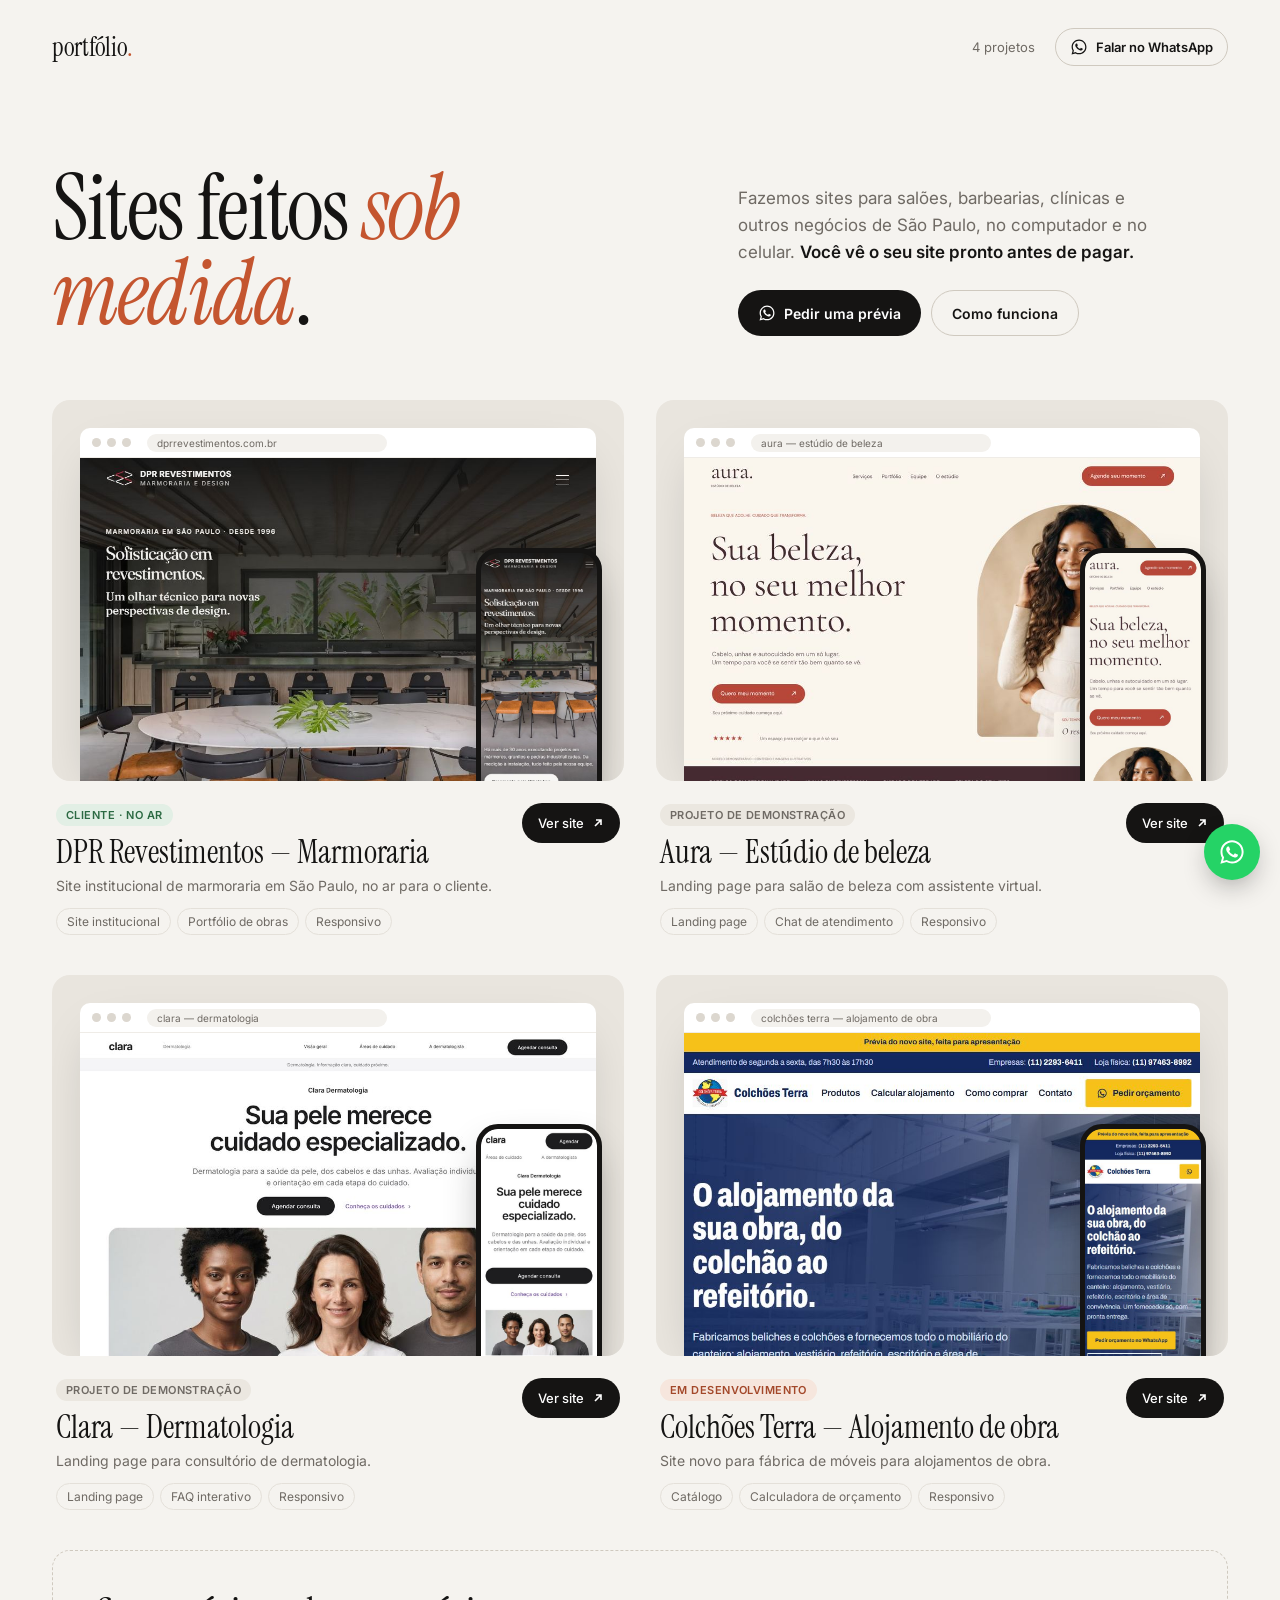
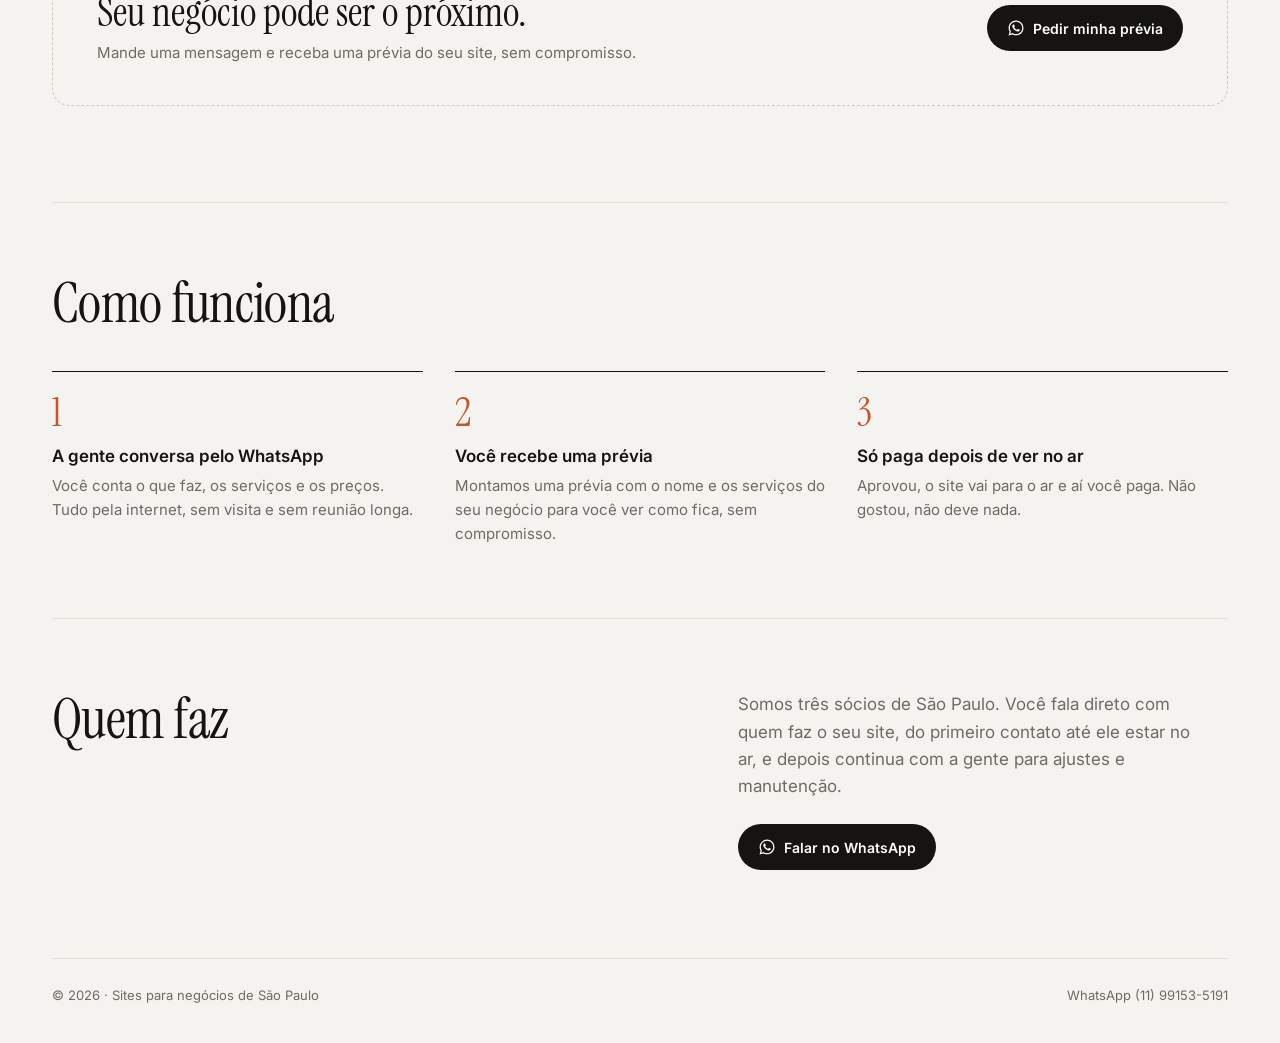
==== commit 82d05792: "Melhorias de confiança na vitrine" ====
--- a/index.html
+++ b/index.html
@@ -164,9 +164,8 @@
 </head>
 <body>
 <!--
-  TROCAR ANTES DE PUBLICAR:
-  - WHATSAPP_AQUI (6 lugares): número com 55 + DDD, só números. Ex.: 5511912345678
-  - contato@exemplo.com.br (2 lugares): e-mail de contato
+  WhatsApp Business: 5511991535191 (6 links wa.me e o número no rodapé).
+  Para trocar de número, troque em todos esses lugares.
 -->
 <svg width="0" height="0" style="position:absolute" aria-hidden="true">
   <symbol id="i-whats" viewBox="0 0 24 24"><path fill="currentColor" d="M12.04 2C6.58 2 2.13 6.45 2.13 11.91c0 1.75.46 3.45 1.32 4.95L2.05 22l5.25-1.38a9.9 9.9 0 0 0 4.74 1.21c5.46 0 9.91-4.45 9.91-9.91C21.95 6.45 17.5 2 12.04 2Zm0 18.15c-1.48 0-2.93-.4-4.2-1.15l-.3-.18-3.12.82.83-3.04-.2-.31a8.24 8.24 0 0 1-1.26-4.38c0-4.54 3.7-8.24 8.25-8.24 4.54 0 8.24 3.7 8.24 8.24 0 4.55-3.7 8.24-8.24 8.24Zm4.52-6.16c-.25-.12-1.47-.72-1.69-.81-.23-.08-.39-.12-.56.12-.16.25-.64.81-.78.97-.14.17-.29.19-.54.06-.25-.12-1.05-.39-1.99-1.23-.74-.66-1.23-1.47-1.38-1.72-.14-.25-.02-.38.11-.51.11-.11.25-.29.37-.43.13-.15.17-.25.25-.42.08-.16.04-.31-.02-.43-.06-.12-.56-1.34-.76-1.84-.2-.48-.41-.42-.56-.43h-.48c-.17 0-.43.06-.66.31-.22.25-.86.85-.86 2.06 0 1.22.89 2.39 1.01 2.56.12.16 1.75 2.67 4.23 3.74.59.26 1.05.41 1.41.52.59.19 1.13.16 1.56.1.48-.07 1.47-.6 1.67-1.18.21-.58.21-1.07.14-1.18-.06-.1-.22-.16-.47-.28Z"/></symbol>
@@ -177,7 +176,7 @@
     <div class="brand">portfólio<span>.</span></div>
     <div class="top-right">
       <div class="count">4 projetos</div>
-      <a class="btn btn-ghost btn-small" href="https://wa.me/WHATSAPP_AQUI?text=Oi!%20Vi%20o%20portf%C3%B3lio%20de%20voc%C3%AAs%20e%20quero%20saber%20mais%20sobre%20um%20site." target="_blank" rel="noopener"><svg aria-hidden="true"><use href="#i-whats"/></svg>Falar no WhatsApp</a>
+      <a class="btn btn-ghost btn-small" href="https://wa.me/5511991535191?text=Oi!%20Vi%20o%20portf%C3%B3lio%20de%20voc%C3%AAs%20e%20quero%20saber%20mais%20sobre%20um%20site." target="_blank" rel="noopener"><svg aria-hidden="true"><use href="#i-whats"/></svg>Falar no WhatsApp</a>
     </div>
   </header>
 
@@ -186,7 +185,7 @@
     <div>
       <p>Fazemos sites para salões, barbearias, clínicas e outros negócios de São Paulo, no computador e no celular. <strong>Você vê o seu site pronto antes de pagar.</strong></p>
       <div class="actions">
-        <a class="btn btn-primary" href="https://wa.me/WHATSAPP_AQUI?text=Oi!%20Vi%20o%20portf%C3%B3lio%20de%20voc%C3%AAs%20e%20quero%20saber%20mais%20sobre%20um%20site." target="_blank" rel="noopener"><svg aria-hidden="true"><use href="#i-whats"/></svg>Pedir uma prévia</a>
+        <a class="btn btn-primary" href="https://wa.me/5511991535191?text=Oi!%20Vi%20o%20portf%C3%B3lio%20de%20voc%C3%AAs%20e%20quero%20saber%20mais%20sobre%20um%20site." target="_blank" rel="noopener"><svg aria-hidden="true"><use href="#i-whats"/></svg>Pedir uma prévia</a>
         <a class="btn btn-ghost" href="#como-funciona">Como funciona</a>
       </div>
     </div>
@@ -278,7 +277,7 @@
           <strong>Seu negócio pode ser o próximo.</strong>
           <p>Mande uma mensagem e receba uma prévia do seu site, sem compromisso.</p>
         </div>
-        <a class="btn btn-primary" href="https://wa.me/WHATSAPP_AQUI?text=Oi!%20Quero%20uma%20pr%C3%A9via%20do%20site%20do%20meu%20neg%C3%B3cio." target="_blank" rel="noopener"><svg aria-hidden="true"><use href="#i-whats"/></svg>Pedir minha prévia</a>
+        <a class="btn btn-primary" href="https://wa.me/5511991535191?text=Oi!%20Quero%20uma%20pr%C3%A9via%20do%20site%20do%20meu%20neg%C3%B3cio." target="_blank" rel="noopener"><svg aria-hidden="true"><use href="#i-whats"/></svg>Pedir minha prévia</a>
       </div>
     </div>
   </main>
@@ -318,19 +317,19 @@
     <h2>Quem faz</h2>
     <div>
       <p>Somos três sócios de São Paulo. Você fala direto com quem faz o seu site, do primeiro contato até ele estar no ar, e depois continua com a gente para ajustes e manutenção.</p>
-      <a class="btn btn-primary" href="https://wa.me/WHATSAPP_AQUI?text=Oi!%20Vi%20o%20portf%C3%B3lio%20de%20voc%C3%AAs%20e%20quero%20saber%20mais%20sobre%20um%20site." target="_blank" rel="noopener"><svg aria-hidden="true"><use href="#i-whats"/></svg>Falar no WhatsApp</a>
+      <a class="btn btn-primary" href="https://wa.me/5511991535191?text=Oi!%20Vi%20o%20portf%C3%B3lio%20de%20voc%C3%AAs%20e%20quero%20saber%20mais%20sobre%20um%20site." target="_blank" rel="noopener"><svg aria-hidden="true"><use href="#i-whats"/></svg>Falar no WhatsApp</a>
     </div>
   </section>
 
   <footer>
     <span>© 2026 · Sites para negócios de São Paulo</span>
     <nav aria-label="Contato">
-      <a href="https://wa.me/WHATSAPP_AQUI" target="_blank" rel="noopener">WhatsApp</a>
-      <a href="mailto:contato@exemplo.com.br">contato@exemplo.com.br</a>
+      <a href="https://wa.me/5511991535191" target="_blank" rel="noopener">WhatsApp (11) 99153-5191</a>
+      <!-- Para pôr e-mail de contato: <a href="mailto:EMAIL">EMAIL</a> -->
     </nav>
   </footer>
 </div>
 
-<a class="whats-float" href="https://wa.me/WHATSAPP_AQUI?text=Oi!%20Vi%20o%20portf%C3%B3lio%20de%20voc%C3%AAs%20e%20quero%20saber%20mais%20sobre%20um%20site." target="_blank" rel="noopener" aria-label="Falar no WhatsApp"><svg aria-hidden="true"><use href="#i-whats"/></svg></a>
+<a class="whats-float" href="https://wa.me/5511991535191?text=Oi!%20Vi%20o%20portf%C3%B3lio%20de%20voc%C3%AAs%20e%20quero%20saber%20mais%20sobre%20um%20site." target="_blank" rel="noopener" aria-label="Falar no WhatsApp"><svg aria-hidden="true"><use href="#i-whats"/></svg></a>
 </body>
 </html>
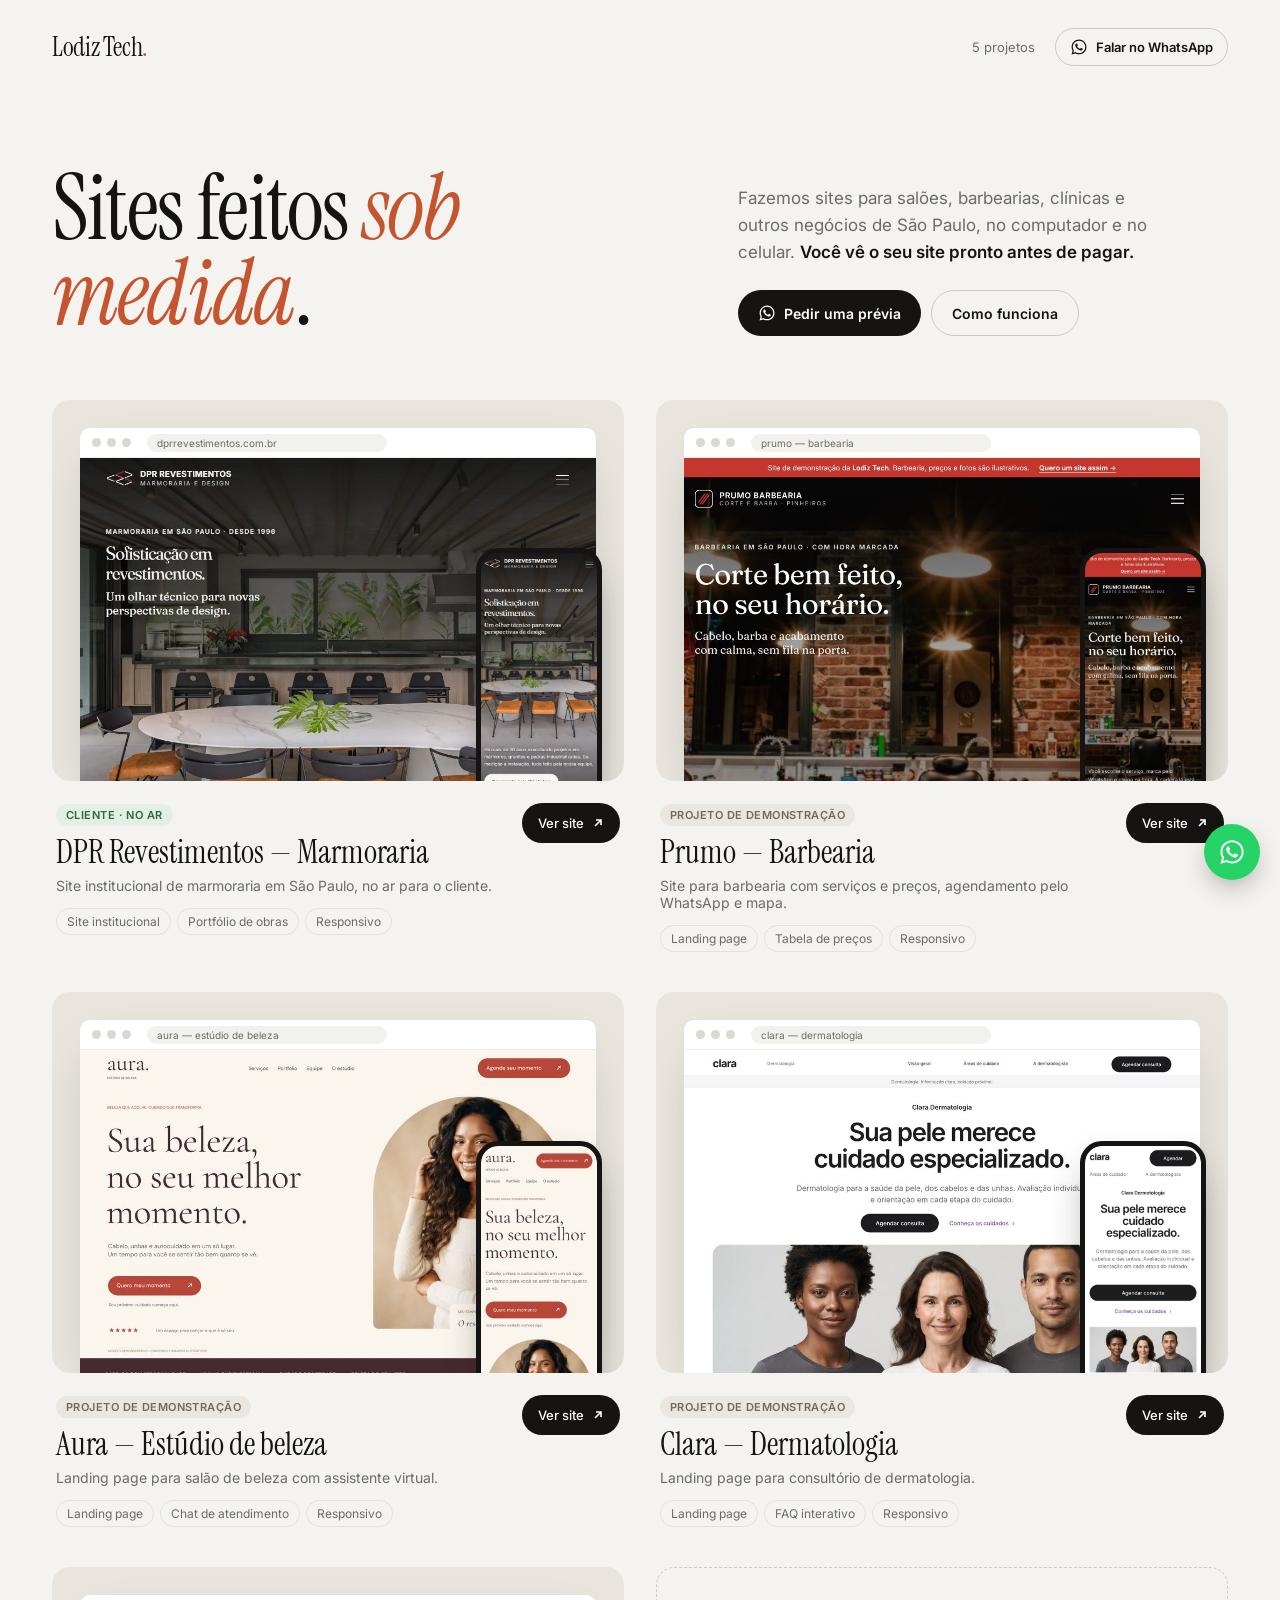
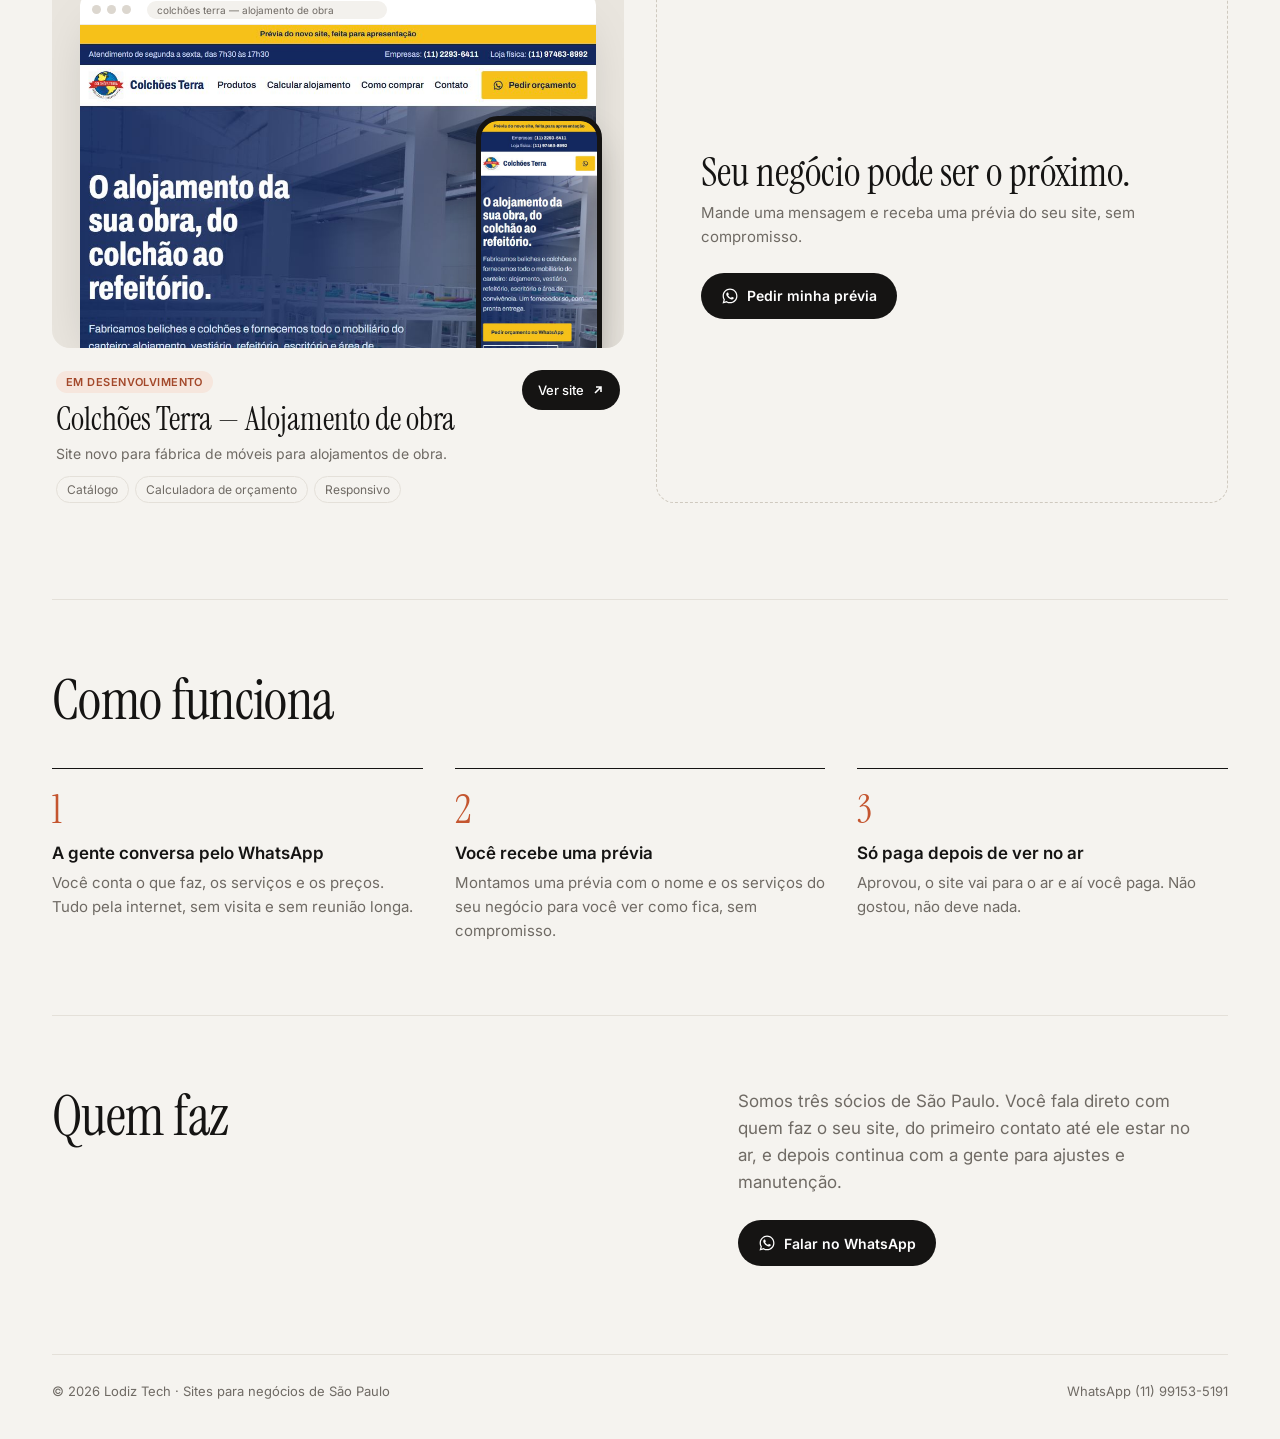
==== commit e2289e10: "Site de barbearia de demonstração" ====
--- a/index.html
+++ b/index.html
@@ -3,7 +3,7 @@
 <head>
 <meta charset="utf-8">
 <meta name="viewport" content="width=device-width, initial-scale=1">
-<title>Sites sob medida para negócios de São Paulo</title>
+<title>Lodiz Tech · Sites sob medida para negócios de São Paulo</title>
 <meta name="description" content="Sites para salões, barbearias, clínicas e outros negócios de São Paulo. Você recebe uma prévia e só paga depois de ver o site no ar.">
 <meta name="theme-color" content="#f5f3ef">
 <link rel="icon" href="assets/favicon.svg" type="image/svg+xml">
@@ -12,7 +12,7 @@
 <meta property="og:type" content="website">
 <meta property="og:locale" content="pt_BR">
 <meta property="og:url" content="https://sites-project-brown.vercel.app/">
-<meta property="og:title" content="Sites feitos sob medida para negócios de São Paulo">
+<meta property="og:title" content="Lodiz Tech · Sites feitos sob medida para negócios de São Paulo">
 <meta property="og:description" content="Veja projetos para salões, barbearias e clínicas. Você recebe uma prévia e só paga depois de ver o site no ar.">
 <meta property="og:image" content="https://sites-project-brown.vercel.app/assets/og.jpg">
 <meta property="og:image:width" content="1200">
@@ -98,8 +98,11 @@
   .badge-prop { background: #f6e6dd; color: #a3482a; }
 
   /* Card de convite no fim da grade */
-  .next { grid-column: 1 / -1; }
-  .next .stage { display: flex; align-items: center; justify-content: space-between; gap: 24px; padding: 40px 44px; background: transparent; border: 1.5px dashed #cfc9bf; }
+  .next { display: flex; flex-direction: column; }
+  .next .stage { flex: 1; display: flex; flex-direction: column; justify-content: center; align-items: flex-start; gap: 24px; padding: 44px; background: transparent; border: 1.5px dashed #cfc9bf; }
+  /* Com número par de projetos, o convite fica sozinho na última linha: ocupa a largura toda, em linha */
+  .grid > .next:nth-child(odd) { grid-column: 1 / -1; }
+  .grid > .next:nth-child(odd) .stage { flex-direction: row; align-items: center; justify-content: space-between; padding: 40px 44px; }
   .next strong { display: block; font-family: var(--serif); font-weight: 400; font-size: 40px; line-height: 1.05; color: var(--ink); margin-bottom: 8px; }
   .next p { margin: 0; font-size: 15px; line-height: 1.6; color: var(--muted); }
   .next .btn { flex: none; }
@@ -145,7 +148,7 @@
     .phone { right: 14px; width: 26%; border-width: 4px; border-radius: 16px; }
     .phone img { border-radius: 12px; }
     .meta h2 { font-size: 28px; }
-    .next .stage { flex-direction: column; align-items: flex-start; padding: 28px 24px; }
+    .next .stage, .grid > .next:nth-child(odd) .stage { flex-direction: column; align-items: flex-start; padding: 28px 24px; }
     .next strong { font-size: 34px; }
     .how, .who, .quote { padding: 56px 0; }
     .steps { grid-template-columns: 1fr; gap: 28px; }
@@ -173,9 +176,9 @@
 
 <div class="wrap">
   <header class="top">
-    <div class="brand">portfólio<span>.</span></div>
+    <div class="brand">Lodiz Tech<span>.</span></div>
     <div class="top-right">
-      <div class="count">4 projetos</div>
+      <div class="count">5 projetos</div>
       <a class="btn btn-ghost btn-small" href="https://wa.me/5511991535191?text=Oi!%20Vi%20o%20portf%C3%B3lio%20de%20voc%C3%AAs%20e%20quero%20saber%20mais%20sobre%20um%20site." target="_blank" rel="noopener"><svg aria-hidden="true"><use href="#i-whats"/></svg>Falar no WhatsApp</a>
     </div>
   </header>
@@ -209,6 +212,25 @@
           <h2>DPR Revestimentos — Marmoraria</h2>
           <p>Site institucional de marmoraria em São Paulo, no ar para o cliente.</p>
           <div class="tags"><span>Site institucional</span><span>Portfólio de obras</span><span>Responsivo</span></div>
+        </div>
+        <span class="go">Ver site <svg viewBox="0 0 12 12" fill="none" stroke="currentColor" stroke-width="1.6"><path d="M3 9 9 3M4 3h5v5"/></svg></span>
+      </div>
+    </a>
+
+    <a class="card" href="barbearia/" aria-label="Abrir o site Prumo Barbearia, projeto de demonstração">
+      <div class="stage">
+        <div class="browser">
+          <div class="bar"><i></i><i></i><i></i><span>prumo — barbearia</span></div>
+          <div class="screen"><img src="assets/previews/barbearia-desktop.jpg" alt="Página do site Prumo Barbearia no computador" loading="lazy"></div>
+        </div>
+        <div class="phone"><img src="assets/previews/barbearia-mobile.jpg" alt="Site Prumo Barbearia no celular" loading="lazy"></div>
+      </div>
+      <div class="meta">
+        <div>
+          <span class="badge badge-demo">Projeto de demonstração</span>
+          <h2>Prumo — Barbearia</h2>
+          <p>Site para barbearia com serviços e preços, agendamento pelo WhatsApp e mapa.</p>
+          <div class="tags"><span>Landing page</span><span>Tabela de preços</span><span>Responsivo</span></div>
         </div>
         <span class="go">Ver site <svg viewBox="0 0 12 12" fill="none" stroke="currentColor" stroke-width="1.6"><path d="M3 9 9 3M4 3h5v5"/></svg></span>
       </div>
@@ -322,7 +344,7 @@
   </section>
 
   <footer>
-    <span>© 2026 · Sites para negócios de São Paulo</span>
+    <span>© 2026 Lodiz Tech · Sites para negócios de São Paulo</span>
     <nav aria-label="Contato">
       <a href="https://wa.me/5511991535191" target="_blank" rel="noopener">WhatsApp (11) 99153-5191</a>
       <!-- Para pôr e-mail de contato: <a href="mailto:EMAIL">EMAIL</a> -->
